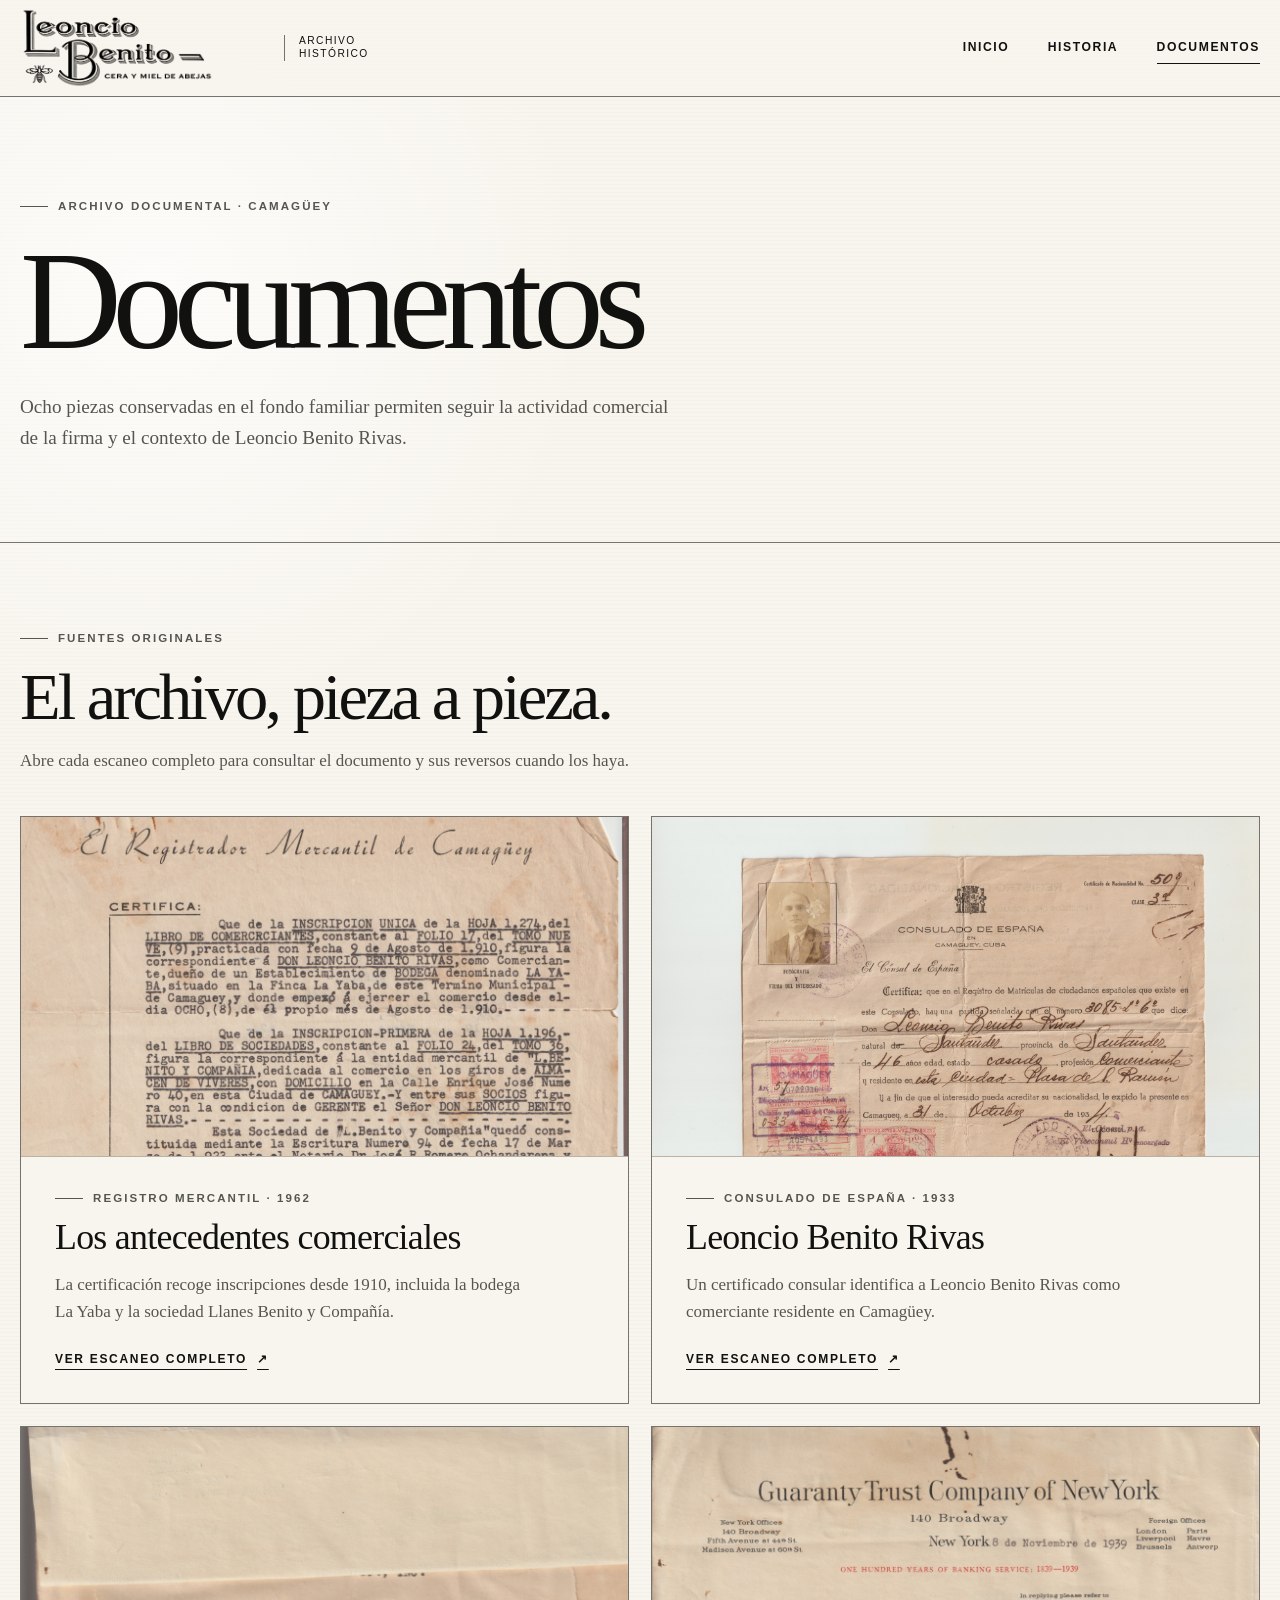
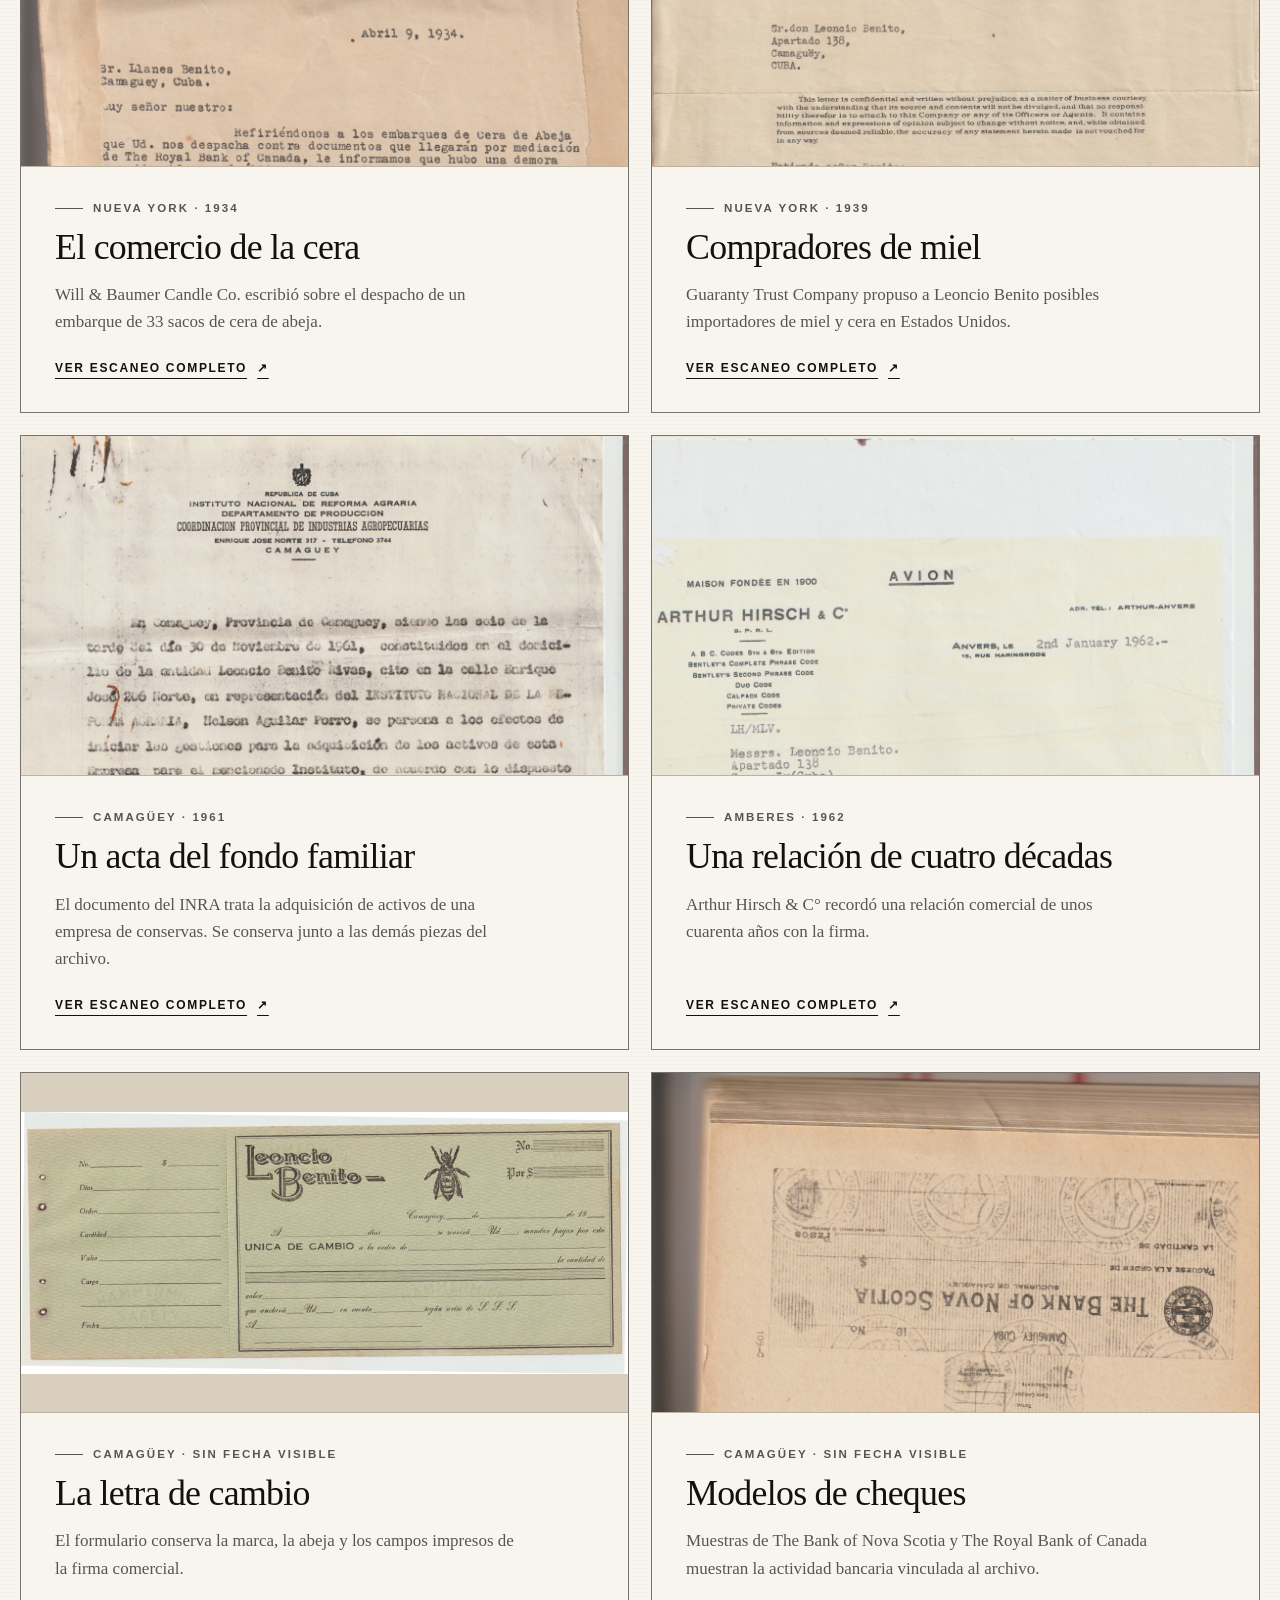
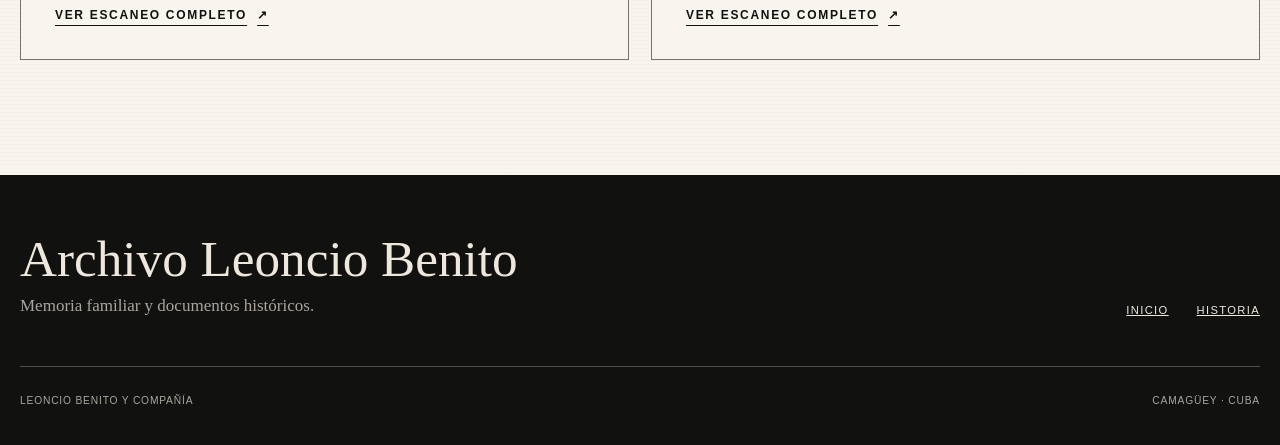
==== documentos/index.html @ 8cfd3f66 "Add historical document archive and complete site content" ====
<!doctype html>
<html lang="es">
  <head>
    <meta charset="utf-8" />
    <meta name="viewport" content="width=device-width, initial-scale=1" />
    <meta
      name="description"
      content="Documentos originales del archivo de Leoncio Benito y Compañía: cartas, registros, letras de cambio y cheques."
    />
    <title>Documentos · Archivo Leoncio Benito</title>
    <link rel="stylesheet" href="../styles.css?v=3" />
  </head>
  <body>
    <a class="skip-link" href="#contenido">Saltar al contenido</a>
    <header class="site-header">
      <div class="shell site-header__inner">
        <a class="brand" href="../index.html" aria-label="Archivo Leoncio Benito, inicio">
          <img src="../assets/marca/logo-leoncio-benito-reconstruido-transparente.png" alt="Leoncio Benito, cera y miel de abejas" />
          <span class="brand__archive">Archivo<br />histórico</span>
        </a>
        <nav class="primary-nav" aria-label="Navegación principal">
          <a href="../index.html">Inicio</a>
          <a href="../historial/index.html">Historia</a>
          <a href="index.html" aria-current="page">Documentos</a>
        </nav>
      </div>
    </header>

    <main id="contenido">
      <section class="page-hero">
        <div class="shell">
          <p class="eyebrow">Archivo documental · Camagüey</p>
          <h1>Documentos</h1>
          <p class="page-hero__intro">
            Ocho piezas conservadas en el fondo familiar permiten seguir la actividad
            comercial de la firma y el contexto de Leoncio Benito Rivas.
          </p>
        </div>
      </section>

      <section class="documents-section" aria-labelledby="documentos-originales">
        <div class="shell">
          <div class="documents-section__heading">
            <p class="eyebrow">Fuentes originales</p>
            <h2 id="documentos-originales">El archivo, pieza a pieza.</h2>
            <p>Abre cada escaneo completo para consultar el documento y sus reversos cuando los haya.</p>
          </div>

          <div class="documents-grid">
            <article class="document-card" id="registro-mercantil">
              <div class="document-card__image"><img src="../assets/documentos/registro-mercantil-1962.jpg" alt="Anverso de la certificación del Registro Mercantil de Camagüey" loading="lazy" /></div>
              <div class="document-card__body">
                <p class="eyebrow">Registro Mercantil · 1962</p>
                <h3>Los antecedentes comerciales</h3>
                <p>La certificación recoge inscripciones desde 1910, incluida la bodega La Yaba y la sociedad Llanes Benito y Compañía.</p>
                <a class="text-link" href="../assets/documentos/registro-mercantil-1962.pdf" target="_blank" rel="noopener noreferrer">Ver escaneo completo <span aria-hidden="true">↗</span></a>
              </div>
            </article>

            <article class="document-card" id="nacionalidad">
              <div class="document-card__image"><img src="../assets/documentos/nacionalidad-1933.jpg" alt="Certificado de nacionalidad de Leoncio Benito Rivas emitido en Camagüey" loading="lazy" /></div>
              <div class="document-card__body">
                <p class="eyebrow">Consulado de España · 1933</p>
                <h3>Leoncio Benito Rivas</h3>
                <p>Un certificado consular identifica a Leoncio Benito Rivas como comerciante residente en Camagüey.</p>
                <a class="text-link" href="../assets/documentos/nacionalidad-1933.pdf" target="_blank" rel="noopener noreferrer">Ver escaneo completo <span aria-hidden="true">↗</span></a>
              </div>
            </article>

            <article class="document-card" id="cera-1934">
              <div class="document-card__image"><img src="../assets/documentos/cera-1934.jpg" alt="Carta de Will y Baumer Candle Co. sobre un embarque de cera de abeja" loading="lazy" /></div>
              <div class="document-card__body">
                <p class="eyebrow">Nueva York · 1934</p>
                <h3>El comercio de la cera</h3>
                <p>Will &amp; Baumer Candle Co. escribió sobre el despacho de un embarque de 33 sacos de cera de abeja.</p>
                <a class="text-link" href="../assets/documentos/cera-1934.pdf" target="_blank" rel="noopener noreferrer">Ver escaneo completo <span aria-hidden="true">↗</span></a>
              </div>
            </article>

            <article class="document-card" id="miel-1939">
              <div class="document-card__image"><img src="../assets/documentos/miel-1939.jpg" alt="Carta de Guaranty Trust Company a Leoncio Benito con posibles compradores de miel" loading="lazy" /></div>
              <div class="document-card__body">
                <p class="eyebrow">Nueva York · 1939</p>
                <h3>Compradores de miel</h3>
                <p>Guaranty Trust Company propuso a Leoncio Benito posibles importadores de miel y cera en Estados Unidos.</p>
                <a class="text-link" href="../assets/documentos/miel-1939.pdf" target="_blank" rel="noopener noreferrer">Ver escaneo completo <span aria-hidden="true">↗</span></a>
              </div>
            </article>

            <article class="document-card" id="conservas-1961">
              <div class="document-card__image"><img src="../assets/documentos/conservas-1961.jpg" alt="Acta de 1961 sobre activos de una empresa de conservas en Camagüey" loading="lazy" /></div>
              <div class="document-card__body">
                <p class="eyebrow">Camagüey · 1961</p>
                <h3>Un acta del fondo familiar</h3>
                <p>El documento del INRA trata la adquisición de activos de una empresa de conservas. Se conserva junto a las demás piezas del archivo.</p>
                <a class="text-link" href="../assets/documentos/conservas-1961.pdf" target="_blank" rel="noopener noreferrer">Ver escaneo completo <span aria-hidden="true">↗</span></a>
              </div>
            </article>

            <article class="document-card" id="amberes-1962">
              <div class="document-card__image"><img src="../assets/documentos/amberes-1962.jpg" alt="Carta de Arthur Hirsch y Compañía a Leoncio Benito enviada desde Amberes" loading="lazy" /></div>
              <div class="document-card__body">
                <p class="eyebrow">Amberes · 1962</p>
                <h3>Una relación de cuatro décadas</h3>
                <p>Arthur Hirsch &amp; C° recordó una relación comercial de unos cuarenta años con la firma.</p>
                <a class="text-link" href="../assets/documentos/amberes-1962.pdf" target="_blank" rel="noopener noreferrer">Ver escaneo completo <span aria-hidden="true">↗</span></a>
              </div>
            </article>

            <article class="document-card" id="letra-de-cambio">
              <div class="document-card__image"><img src="../assets/documentos/letra-de-cambio.jpg" alt="Escaneo nítido de la letra de cambio impresa de Leoncio Benito" loading="lazy" /></div>
              <div class="document-card__body">
                <p class="eyebrow">Camagüey · Sin fecha visible</p>
                <h3>La letra de cambio</h3>
                <p>El formulario conserva la marca, la abeja y los campos impresos de la firma comercial.</p>
                <a class="text-link" href="../assets/documentos/letra-de-cambio.pdf" target="_blank" rel="noopener noreferrer">Ver escaneo completo <span aria-hidden="true">↗</span></a>
              </div>
            </article>

            <article class="document-card" id="cheques">
              <div class="document-card__image"><img src="../assets/documentos/cheques.jpg" alt="Escaneo de muestras de cheques bancarios conservados en Camagüey" loading="lazy" /></div>
              <div class="document-card__body">
                <p class="eyebrow">Camagüey · Sin fecha visible</p>
                <h3>Modelos de cheques</h3>
                <p>Muestras de The Bank of Nova Scotia y The Royal Bank of Canada muestran la actividad bancaria vinculada al archivo.</p>
                <a class="text-link" href="../assets/documentos/cheques.pdf" target="_blank" rel="noopener noreferrer">Ver escaneo completo <span aria-hidden="true">↗</span></a>
              </div>
            </article>
          </div>
        </div>
      </section>
    </main>

    <footer class="site-footer">
      <div class="shell">
        <div class="site-footer__top">
          <div>
            <p class="site-footer__name">Archivo Leoncio Benito</p>
            <p class="site-footer__tag">Memoria familiar y documentos históricos.</p>
          </div>
          <nav aria-label="Navegación del pie">
            <a href="../index.html">Inicio</a>
            <a href="../historial/index.html">Historia</a>
          </nav>
        </div>
        <div class="site-footer__bottom">
          <span>Leoncio Benito y Compañía</span>
          <span>Camagüey · Cuba</span>
        </div>
      </div>
    </footer>
  </body>
</html>
---- styles.css ----
:root {
  --paper: #eee8dc;
  --paper-light: #f8f5ee;
  --paper-deep: #d8cfbf;
  --ink: #11110f;
  --graphite: #565650;
  --ash: #96938b;
  --line: #bbb2a3;
  --line-dark: #77736c;
  --shadow: rgba(28, 26, 22, 0.16);
  --serif: "Iowan Old Style", "Baskerville", "Times New Roman", serif;
  --sans: "Arial Narrow", "Helvetica Neue", Arial, sans-serif;
  --script: "Snell Roundhand", "Segoe Script", cursive;
  --max-width: 1240px;
}

* {
  box-sizing: border-box;
}

html {
  scroll-behavior: smooth;
}

body {
  margin: 0;
  color: var(--ink);
  background:
    radial-gradient(circle at 12% 8%, rgba(255, 255, 255, 0.7), transparent 28rem),
    repeating-linear-gradient(0deg, rgba(40, 36, 29, 0.018) 0 1px, transparent 1px 4px),
    var(--paper-light);
  font-family: var(--serif);
  font-size: 17px;
  line-height: 1.6;
}

img {
  display: block;
  width: 100%;
}

a {
  color: inherit;
}

h1,
h2,
h3,
p,
figure {
  margin-top: 0;
}

h1,
h2,
h3 {
  font-weight: 500;
  line-height: 0.98;
}

h1 {
  font-size: clamp(4.2rem, 11vw, 9.7rem);
  letter-spacing: -0.065em;
}

h2 {
  font-size: clamp(2.4rem, 5.2vw, 5.6rem);
  letter-spacing: -0.045em;
}

h3 {
  font-size: clamp(1.45rem, 2vw, 2rem);
  letter-spacing: -0.02em;
}

.shell {
  width: min(calc(100% - 40px), var(--max-width));
  margin-inline: auto;
}

.skip-link {
  position: fixed;
  top: -100px;
  left: 20px;
  z-index: 100;
  padding: 10px 14px;
  background: var(--ink);
  color: white;
}

.skip-link:focus {
  top: 14px;
}

.site-header {
  position: relative;
  z-index: 10;
  border-bottom: 1px solid var(--line-dark);
  background: rgba(248, 245, 238, 0.94);
}

.site-header__inner {
  min-height: 96px;
  display: flex;
  align-items: center;
  justify-content: space-between;
  gap: 32px;
}

.brand {
  display: flex;
  align-items: center;
  gap: 14px;
  text-decoration: none;
  min-width: 260px;
}

.brand img {
  width: 250px;
  height: 82px;
  object-fit: contain;
  object-position: left center;
}

.brand__archive {
  padding-left: 14px;
  border-left: 1px solid var(--line-dark);
  font-family: var(--sans);
  font-size: 0.64rem;
  line-height: 1.25;
  letter-spacing: 0.14em;
  text-transform: uppercase;
}

.primary-nav {
  display: flex;
  align-items: center;
  gap: clamp(18px, 3vw, 42px);
  font-family: var(--sans);
  font-size: 0.76rem;
  font-weight: 700;
  letter-spacing: 0.13em;
  text-transform: uppercase;
}

.primary-nav a {
  position: relative;
  padding-block: 10px;
  text-decoration: none;
}

.primary-nav a::after {
  position: absolute;
  content: "";
  right: 0;
  bottom: 4px;
  left: 0;
  height: 1px;
  transform: scaleX(0);
  transform-origin: left;
  background: var(--ink);
  transition: transform 180ms ease;
}

.primary-nav a:hover::after,
.primary-nav a:focus-visible::after,
.primary-nav a[aria-current="page"]::after {
  transform: scaleX(1);
}

.eyebrow {
  display: flex;
  align-items: center;
  gap: 10px;
  margin-bottom: 18px;
  color: var(--graphite);
  font-family: var(--sans);
  font-size: 0.72rem;
  font-weight: 700;
  letter-spacing: 0.18em;
  line-height: 1.3;
  text-transform: uppercase;
}

.eyebrow::before {
  content: "";
  width: 28px;
  height: 1px;
  background: currentColor;
}

.eyebrow--light {
  color: #e8e2d8;
}

.button,
.text-link {
  display: inline-flex;
  align-items: center;
  justify-content: center;
  gap: 10px;
  font-family: var(--sans);
  font-size: 0.75rem;
  font-weight: 700;
  letter-spacing: 0.14em;
  text-transform: uppercase;
}

.button {
  min-height: 48px;
  padding: 12px 20px;
  border: 1px solid var(--ink);
  background: var(--ink);
  color: var(--paper-light);
  text-decoration: none;
}

.button:hover,
.button:focus-visible {
  background: var(--paper-light);
  color: var(--ink);
}

.text-link {
  text-underline-offset: 6px;
  text-decoration-thickness: 1px;
}

.text-link:hover,
.text-link:focus-visible {
  text-decoration-thickness: 2px;
}

.home-hero {
  min-height: min(780px, calc(100vh - 96px));
  display: grid;
  grid-template-columns: minmax(360px, 0.82fr) minmax(0, 1.18fr);
  border-bottom: 1px solid var(--line-dark);
}

.home-hero__copy {
  display: flex;
  flex-direction: column;
  justify-content: center;
  padding: clamp(60px, 9vw, 128px) max(28px, calc((100vw - var(--max-width)) / 2));
  padding-right: clamp(40px, 6vw, 92px);
}

.home-hero h1 {
  max-width: 12ch;
  margin-bottom: 34px;
  font-size: clamp(3.7rem, 5.5vw, 6.6rem);
}

.home-hero__company,
.home-hero__claim {
  display: block;
}

.home-hero__claim {
  margin-top: 0.55em;
  color: var(--graphite);
  font-family: var(--sans);
  font-size: 0.4em;
  font-weight: 500;
  line-height: 1.15;
  letter-spacing: 0.01em;
}

.home-hero__lead {
  max-width: 34rem;
  margin-bottom: 38px;
  color: var(--graphite);
  font-size: clamp(1.1rem, 1.4vw, 1.35rem);
}

.home-hero__media {
  position: relative;
  margin: 0;
  min-height: 640px;
  overflow: hidden;
  background: var(--ink);
}

.home-hero__media > img {
  height: 100%;
  object-fit: cover;
  object-position: 56% center;
  filter: grayscale(1) contrast(1.04);
}

.home-hero__media::after {
  position: absolute;
  content: "";
  inset: 0;
  box-shadow: inset 40px 0 70px rgba(0, 0, 0, 0.24);
  pointer-events: none;
}

.home-index {
  display: grid;
  grid-template-columns: 1fr 1fr 1fr;
  border-bottom: 1px solid var(--line-dark);
}

.home-index article {
  min-height: 240px;
  padding: 38px 36px;
  border-right: 1px solid var(--line);
}

.home-index article:last-child {
  border-right: 0;
}

.home-index__number {
  display: block;
  margin-bottom: 26px;
  color: var(--ash);
  font-family: var(--sans);
  font-size: 0.72rem;
  letter-spacing: 0.15em;
}

.home-index p {
  max-width: 22rem;
  color: var(--graphite);
}

.feature {
  padding: clamp(72px, 10vw, 144px) 0;
  background: var(--paper);
  border-bottom: 1px solid var(--line-dark);
}

.feature__grid {
  display: grid;
  grid-template-columns: minmax(0, 1.15fr) minmax(320px, 0.65fr);
  gap: clamp(46px, 8vw, 110px);
  align-items: center;
}

.document-frame {
  position: relative;
  padding: clamp(14px, 2vw, 26px);
  border: 1px solid var(--line-dark);
  background: #d6d1c8;
  box-shadow: 0 22px 50px var(--shadow);
}

.document-frame::before,
.document-frame::after {
  position: absolute;
  content: "";
  width: 9px;
  height: 9px;
  border: 1px solid var(--line-dark);
  background: var(--paper);
  border-radius: 50%;
}

.document-frame::before {
  top: 8px;
  left: 8px;
}

.document-frame::after {
  top: 8px;
  right: 8px;
}

.document-frame img {
  max-height: 720px;
  object-fit: contain;
  filter: grayscale(1) contrast(1.02);
}

.feature__copy h2 {
  margin-bottom: 30px;
}

.feature__copy p:not(.eyebrow) {
  color: var(--graphite);
}

.feature__copy .text-link {
  margin-top: 22px;
}

.brand-source {
  padding: clamp(72px, 9vw, 132px) 0;
}

.brand-source__grid {
  display: grid;
  grid-template-columns: 0.8fr 1.2fr;
  gap: clamp(48px, 8vw, 120px);
  align-items: center;
}

.brand-source__copy h2 {
  margin-bottom: 30px;
}

.brand-source__copy blockquote {
  margin: 34px 0 0;
  padding: 20px 0 4px 24px;
  border-left: 1px solid var(--ink);
  color: var(--graphite);
  font-style: italic;
}

.brand-source__copy .text-link {
  display: flex;
  width: fit-content;
  margin-top: 16px;
}

.bill-sample {
  position: relative;
  padding: 14px;
  border: 1px solid var(--line-dark);
  background: var(--paper-deep);
  transform: rotate(-1.2deg);
  box-shadow: 0 18px 40px var(--shadow);
}

.bill-sample img {
  filter: grayscale(0.7) sepia(0.18);
}

.bill-sample figcaption {
  padding-top: 11px;
  font-family: var(--sans);
  font-size: 0.65rem;
  letter-spacing: 0.12em;
  text-transform: uppercase;
}

.site-footer {
  padding: 58px 0 36px;
  background: var(--ink);
  color: var(--paper);
}

.site-footer__top {
  display: grid;
  grid-template-columns: 1fr auto;
  gap: 32px;
  align-items: end;
  padding-bottom: 46px;
  border-bottom: 1px solid rgba(255, 255, 255, 0.25);
}

.site-footer__name {
  margin-bottom: 8px;
  font-size: clamp(2rem, 4vw, 4rem);
  line-height: 1;
}

.site-footer__tag {
  margin-bottom: 0;
  color: #aaa69e;
}

.site-footer nav {
  display: flex;
  gap: 28px;
  font-family: var(--sans);
  font-size: 0.7rem;
  letter-spacing: 0.12em;
  text-transform: uppercase;
}

.site-footer__bottom {
  display: flex;
  justify-content: space-between;
  gap: 30px;
  padding-top: 26px;
  color: #aaa69e;
  font-family: var(--sans);
  font-size: 0.64rem;
  letter-spacing: 0.08em;
  text-transform: uppercase;
}

.page-hero {
  padding: clamp(64px, 8vw, 104px) 0 clamp(56px, 7vw, 88px);
  border-bottom: 1px solid var(--line-dark);
}

.page-hero h1 {
  margin-bottom: 22px;
}

.page-hero__intro {
  max-width: 650px;
  margin-bottom: 0;
  color: var(--graphite);
  font-size: clamp(1.1rem, 1.5vw, 1.35rem);
}

.history-list {
  padding: clamp(54px, 7vw, 88px) 0;
}

.history-list__heading {
  display: grid;
  grid-template-columns: 0.8fr 1.2fr;
  gap: 32px;
  align-items: end;
  margin-bottom: 38px;
}

.history-list__heading h2 {
  max-width: 18ch;
  margin-bottom: 0;
}

.history-timeline {
  border-top: 1px solid var(--line-dark);
}

.history-entry {
  display: grid;
  grid-template-columns: minmax(110px, 0.28fr) minmax(0, 1fr);
  gap: clamp(24px, 5vw, 76px);
  align-items: start;
  padding: clamp(28px, 4vw, 48px) 0;
  border-bottom: 1px solid var(--line-dark);
}

.history-entry__year {
  margin-bottom: 0;
  color: var(--graphite);
  font-family: var(--sans);
  font-size: clamp(2.2rem, 4vw, 4rem);
  font-weight: 500;
  letter-spacing: -0.045em;
  line-height: 1;
}

.history-entry .eyebrow {
  margin-bottom: 12px;
}

.history-entry h3 {
  margin-bottom: 16px;
  font-size: clamp(1.8rem, 3vw, 2.8rem);
}

.history-entry div > p:not(.eyebrow) {
  max-width: 62ch;
  margin-bottom: 0;
  color: var(--graphite);
}

.history-entry .history-entry__source {
  margin-top: 16px;
  font-family: var(--sans);
  font-size: 0.72rem;
  line-height: 1.5;
}

.history-entry .text-link {
  margin-top: 18px;
}

.documents-section {
  padding: clamp(54px, 7vw, 88px) 0 clamp(72px, 9vw, 116px);
}

.documents-section__heading {
  max-width: 760px;
  margin-bottom: 42px;
}

.documents-section__heading h2 {
  margin-bottom: 18px;
}

.documents-section__heading > p:last-child {
  margin-bottom: 0;
  color: var(--graphite);
}

.documents-grid {
  display: grid;
  grid-template-columns: repeat(2, minmax(0, 1fr));
  gap: 22px;
}

.document-card {
  display: flex;
  min-width: 0;
  flex-direction: column;
  border: 1px solid var(--line-dark);
  background: var(--paper-light);
  scroll-margin-top: 24px;
}

.document-card__image {
  display: grid;
  height: clamp(230px, 27vw, 340px);
  place-items: center;
  overflow: hidden;
  border-bottom: 1px solid var(--line);
  background: var(--paper-deep);
}

.document-card__image img {
  width: 100%;
  height: 100%;
  object-fit: contain;
}

.document-card__body {
  display: flex;
  flex: 1;
  flex-direction: column;
  padding: clamp(22px, 3vw, 34px);
}

.document-card__body .eyebrow {
  margin-bottom: 14px;
}

.document-card__body h3 {
  margin-bottom: 16px;
  font-size: clamp(1.75rem, 2.8vw, 2.6rem);
}

.document-card__body > p:not(.eyebrow) {
  max-width: 55ch;
  margin-bottom: 0;
  color: var(--graphite);
}

.document-card__body .text-link {
  align-self: flex-start;
  margin-top: auto;
  padding-top: 24px;
}

.expo-title {
  padding: 66px 0 46px;
}

.breadcrumb {
  display: inline-flex;
  gap: 10px;
  margin-bottom: 64px;
  color: var(--graphite);
  font-family: var(--sans);
  font-size: 0.68rem;
  letter-spacing: 0.13em;
  text-transform: uppercase;
  text-underline-offset: 5px;
}

.expo-title__grid {
  display: grid;
  grid-template-columns: 1fr 0.75fr;
  gap: 70px;
  align-items: end;
}

.expo-title h1 {
  margin-bottom: 0;
}

.expo-title__dek {
  max-width: 34rem;
  margin-bottom: 18px;
  color: var(--graphite);
  font-size: clamp(1.2rem, 2vw, 1.65rem);
}

.expo-panorama {
  position: relative;
  margin: 0;
  border-block: 1px solid var(--line-dark);
  background: var(--ink);
}

.expo-panorama img {
  max-height: 760px;
  object-fit: cover;
  filter: grayscale(1);
}

.expo-panorama figcaption {
  position: absolute;
  right: 18px;
  bottom: 18px;
  display: flex;
  flex-direction: column;
  max-width: 300px;
  padding: 12px 14px;
  border: 1px solid rgba(255, 255, 255, 0.45);
  background: rgba(14, 14, 13, 0.86);
  color: white;
  font-family: var(--sans);
  font-size: 0.66rem;
  letter-spacing: 0.1em;
  line-height: 1.5;
  text-transform: uppercase;
}

.case-intro {
  display: grid;
  grid-template-columns: 0.9fr 1.1fr;
  gap: clamp(50px, 10vw, 140px);
  padding-block: clamp(72px, 10vw, 140px);
}

.case-intro h2 {
  max-width: 9ch;
}

.case-intro__body p {
  color: var(--graphite);
}

.case-intro__body .lead {
  color: var(--ink);
  font-size: clamp(1.3rem, 2vw, 1.75rem);
  line-height: 1.45;
}

.expo-firm {
  padding: clamp(72px, 10vw, 138px) 0;
  border-top: 1px solid var(--line-dark);
  background: var(--ink);
  color: var(--paper-light);
}

.expo-firm .eyebrow {
  color: #bdb7ad;
}

.expo-firm__grid {
  display: grid;
  grid-template-columns: 0.72fr 1.08fr;
  gap: clamp(42px, 8vw, 105px);
  align-items: start;
}

.expo-firm__grid h2 {
  max-width: 16ch;
}

.fact-card {
  padding: 34px;
  border: 1px solid rgba(255, 255, 255, 0.35);
  background:
    repeating-linear-gradient(0deg, transparent 0 34px, rgba(255, 255, 255, 0.07) 34px 35px);
  font-size: clamp(1.12rem, 1.55vw, 1.38rem);
}

.fact-card p:last-child {
  margin-bottom: 0;
}

.expo-firm__document {
  grid-column: 1 / -1;
  margin: 16px 0 0;
  padding: 14px;
  border: 1px solid rgba(255, 255, 255, 0.32);
  background: #cdc6b8;
}

.expo-firm__document img {
  max-height: 650px;
  object-fit: contain;
  filter: sepia(0.08) saturate(0.78);
}

.expo-firm__document figcaption {
  padding: 12px 4px 2px;
  color: var(--ink);
  font-family: var(--sans);
  font-size: 0.66rem;
  letter-spacing: 0.12em;
  text-transform: uppercase;
}

.expo-firm__document .text-link {
  margin: 10px 4px 4px;
  color: var(--ink);
}

.source {
  padding: clamp(70px, 9vw, 120px) 0;
  border-block: 1px solid var(--line-dark);
  background: var(--paper);
}

.section-heading {
  display: grid;
  grid-template-columns: 0.7fr 1.3fr;
  gap: 50px;
  margin-bottom: 64px;
}

.section-heading h2 {
  max-width: 9ch;
}

.source__grid {
  display: grid;
  grid-template-columns: 0.7fr 1.3fr;
  gap: 32px;
  align-items: start;
}

.source__original {
  padding: 15px;
  border: 1px solid var(--line-dark);
  background: #d4d0c8;
}

.source__original img {
  max-height: 780px;
  object-fit: contain;
  filter: grayscale(1);
}

.source__detail {
  display: grid;
  gap: 26px;
}

.source__detail figure {
  margin-bottom: 0;
  border: 1px solid var(--line-dark);
  background: var(--ink);
}

.source__detail figure img {
  min-height: 370px;
  object-fit: cover;
  filter: grayscale(1);
}

.source figcaption {
  padding: 13px 14px;
  color: var(--graphite);
  background: var(--paper-light);
  font-family: var(--sans);
  font-size: 0.68rem;
  letter-spacing: 0.08em;
  line-height: 1.45;
  text-transform: uppercase;
}

.return-story {
  padding: clamp(78px, 11vw, 150px) 0;
  border-bottom: 1px solid var(--line-dark);
  background: var(--paper-light);
}

.return-story__grid {
  display: grid;
  grid-template-columns: 0.86fr 1.14fr;
  gap: clamp(48px, 9vw, 130px);
  margin-bottom: 64px;
}

.return-story__grid h2 {
  max-width: 9ch;
}

.return-story__text {
  color: var(--graphite);
  font-size: clamp(1.12rem, 1.65vw, 1.42rem);
}

.return-story__text p:first-child {
  color: var(--ink);
}

.photo-pair {
  display: grid;
  grid-template-columns: 0.68fr 1.32fr;
  gap: 24px;
  align-items: stretch;
}

.photo-card {
  display: flex;
  min-height: 560px;
  flex-direction: column;
  margin: 0;
  padding: 12px;
  border: 1px solid var(--line-dark);
  background: var(--paper-deep);
  box-shadow: 0 20px 44px var(--shadow);
}

.photo-card img {
  flex: 1;
  min-height: 0;
  object-fit: cover;
}

.photo-card--wide img {
  object-position: center;
}

.photo-card figcaption {
  display: flex;
  justify-content: space-between;
  gap: 24px;
  padding: 13px 3px 2px;
  font-family: var(--sans);
  font-size: 0.66rem;
  letter-spacing: 0.09em;
  line-height: 1.4;
  text-transform: uppercase;
}

.observation-card {
  padding: 30px;
  border: 1px solid var(--line-dark);
  background: var(--paper-light);
}

.observation-card ul {
  margin: 0;
  padding: 0;
  list-style: none;
}

.observation-card li {
  position: relative;
  padding: 10px 0 10px 26px;
  border-top: 1px solid var(--line);
}

.observation-card li::before {
  position: absolute;
  content: "—";
  left: 0;
  color: var(--ash);
}

.method {
  padding: clamp(72px, 10vw, 140px) 0;
}

.method__grid {
  display: grid;
  grid-template-columns: 0.62fr 1.38fr;
  gap: clamp(50px, 8vw, 110px);
  align-items: start;
}

.method__copy {
  position: sticky;
  top: 30px;
}

.method__copy h2 {
  margin-bottom: 30px;
}

.method__copy p {
  color: var(--graphite);
}

.method__image {
  margin: 0;
  border: 1px solid var(--line-dark);
  background: var(--ink);
}

.method__image img {
  filter: grayscale(1);
}

.method__image figcaption {
  display: flex;
  justify-content: space-between;
  gap: 30px;
  padding: 14px 16px;
  background: var(--paper);
  font-family: var(--sans);
  font-size: 0.65rem;
  letter-spacing: 0.08em;
  line-height: 1.45;
  text-transform: uppercase;
}

.archive-assets {
  padding: clamp(70px, 9vw, 126px) 0;
  border-top: 1px solid var(--line-dark);
  background: var(--paper);
}

.archive-assets__head {
  display: grid;
  grid-template-columns: 1fr 0.7fr;
  gap: 70px;
  align-items: end;
  margin-bottom: 60px;
}

.archive-assets__head p:last-child {
  color: var(--graphite);
}

.identity-documents {
  display: grid;
  grid-template-columns: 0.72fr 1.28fr;
  gap: 28px;
  margin-bottom: 68px;
}

.identity-documents figure {
  display: flex;
  min-height: 420px;
  flex-direction: column;
  margin: 0;
  padding: 14px;
  border: 1px solid var(--line-dark);
  background: var(--paper-light);
}

.identity-documents img {
  flex: 1;
  min-height: 0;
  object-fit: contain;
  filter: grayscale(0.85) sepia(0.12);
}

.identity-documents figcaption {
  padding-top: 12px;
  font-family: var(--sans);
  font-size: 0.66rem;
  letter-spacing: 0.1em;
  text-transform: uppercase;
}

.asset-grid {
  display: grid;
  grid-template-columns: repeat(4, 1fr);
  border-block: 1px solid var(--line-dark);
}

.asset-slot {
  min-height: 280px;
  padding: 26px 22px;
  border-right: 1px solid var(--line-dark);
}

.asset-slot:last-child {
  border-right: 0;
}

.asset-slot > span,
.asset-slot small {
  font-family: var(--sans);
  font-size: 0.64rem;
  font-weight: 700;
  letter-spacing: 0.12em;
  text-transform: uppercase;
}

.asset-slot > span {
  color: var(--ash);
}

.asset-slot h3 {
  margin-top: 70px;
  margin-bottom: 15px;
}

.asset-slot p {
  color: var(--graphite);
  font-size: 0.95rem;
}

.asset-slot small {
  display: inline-block;
  margin-top: 12px;
  padding: 5px 7px;
  border: 1px solid var(--line);
  color: var(--graphite);
}

@media (max-width: 980px) {
  .site-header__inner {
    min-height: 120px;
    flex-direction: column;
    justify-content: center;
    padding-block: 16px;
  }

  .home-hero {
    grid-template-columns: 1fr;
    min-height: 0;
  }

  .home-hero__copy {
    padding: 64px 28px 58px;
  }

  .home-hero__media {
    min-height: clamp(300px, 58vw, 500px);
  }

  .feature__grid,
  .brand-source__grid,
  .case-intro,
  .source__grid,
  .method__grid,
  .expo-firm__grid,
  .return-story__grid {
    grid-template-columns: 1fr;
  }

  .photo-pair {
    grid-template-columns: 1fr;
  }

  .photo-card {
    min-height: 460px;
  }

  .method__copy {
    position: static;
  }

  .asset-grid {
    grid-template-columns: repeat(2, 1fr);
  }

  .asset-slot:nth-child(2) {
    border-right: 0;
  }

  .asset-slot:nth-child(-n + 2) {
    border-bottom: 1px solid var(--line-dark);
  }
}

@media (max-width: 740px) {
  body {
    font-size: 16px;
  }

  .shell {
    width: min(calc(100% - 28px), var(--max-width));
  }

  .brand {
    width: 100%;
    justify-content: center;
  }

  .brand img {
    width: 224px;
    height: 76px;
  }

  .brand__archive {
    display: none;
  }

  .primary-nav {
    width: 100%;
    justify-content: center;
    gap: 20px;
    font-size: 0.67rem;
  }

  .home-index {
    grid-template-columns: 1fr;
  }

  .home-index article {
    min-height: auto;
    border-right: 0;
    border-bottom: 1px solid var(--line);
  }

  .home-index article:last-child {
    border-bottom: 0;
  }

  .home-index__number {
    margin-bottom: 25px;
  }

  .history-list__heading,
  .section-heading,
  .expo-title__grid,
  .archive-assets__head {
    grid-template-columns: 1fr;
    gap: 24px;
  }

  .history-entry {
    grid-template-columns: 1fr;
    gap: 18px;
  }

  .documents-grid {
    grid-template-columns: 1fr;
  }

  .home-hero h1 {
    font-size: clamp(2.8rem, 9vw, 3.7rem);
  }

  .identity-documents {
    grid-template-columns: 1fr;
  }

  .identity-documents figure {
    min-height: 320px;
  }

  .asset-grid {
    grid-template-columns: 1fr;
  }

  .asset-slot,
  .asset-slot:nth-child(2) {
    border-right: 0;
    border-bottom: 1px solid var(--line-dark);
  }

  .asset-slot:last-child {
    border-bottom: 0;
  }

  .method__image figcaption,
  .site-footer__top,
  .site-footer__bottom {
    display: grid;
    grid-template-columns: 1fr;
  }

  .site-footer nav {
    flex-wrap: wrap;
  }
}
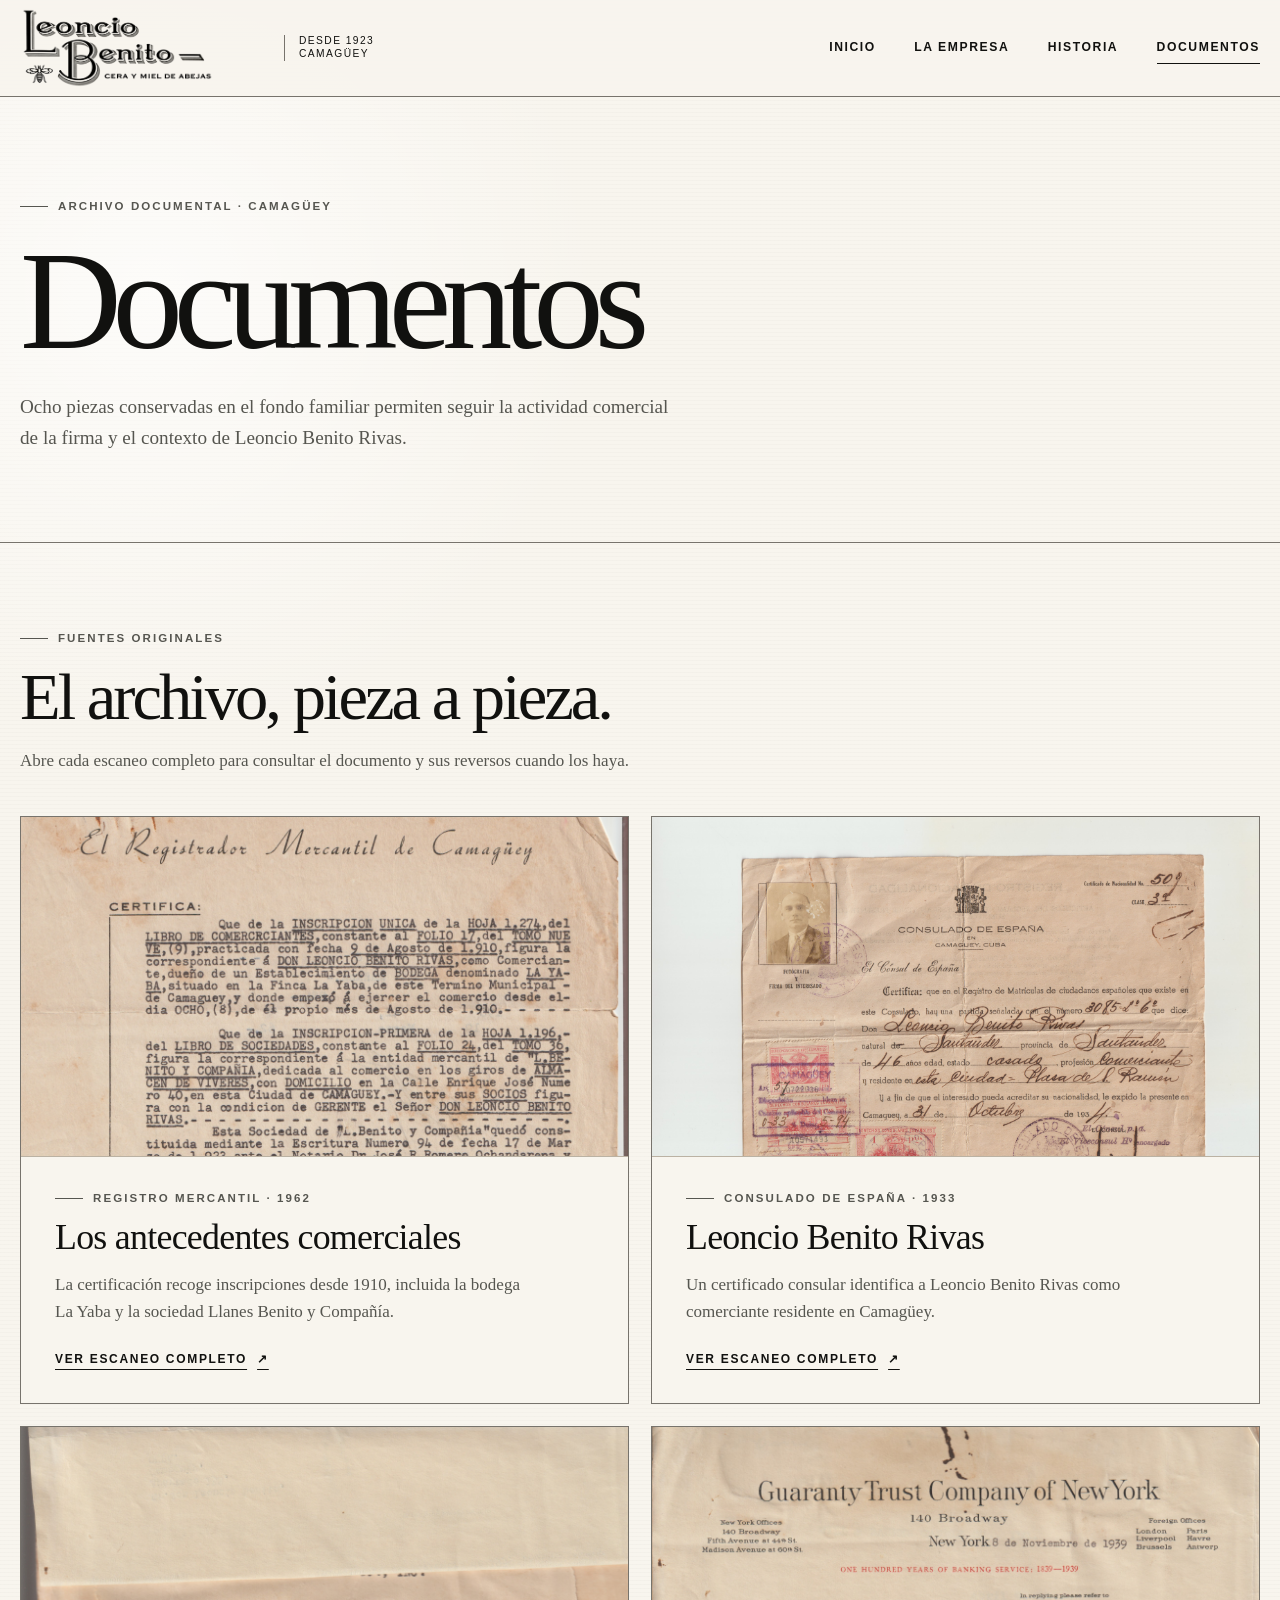
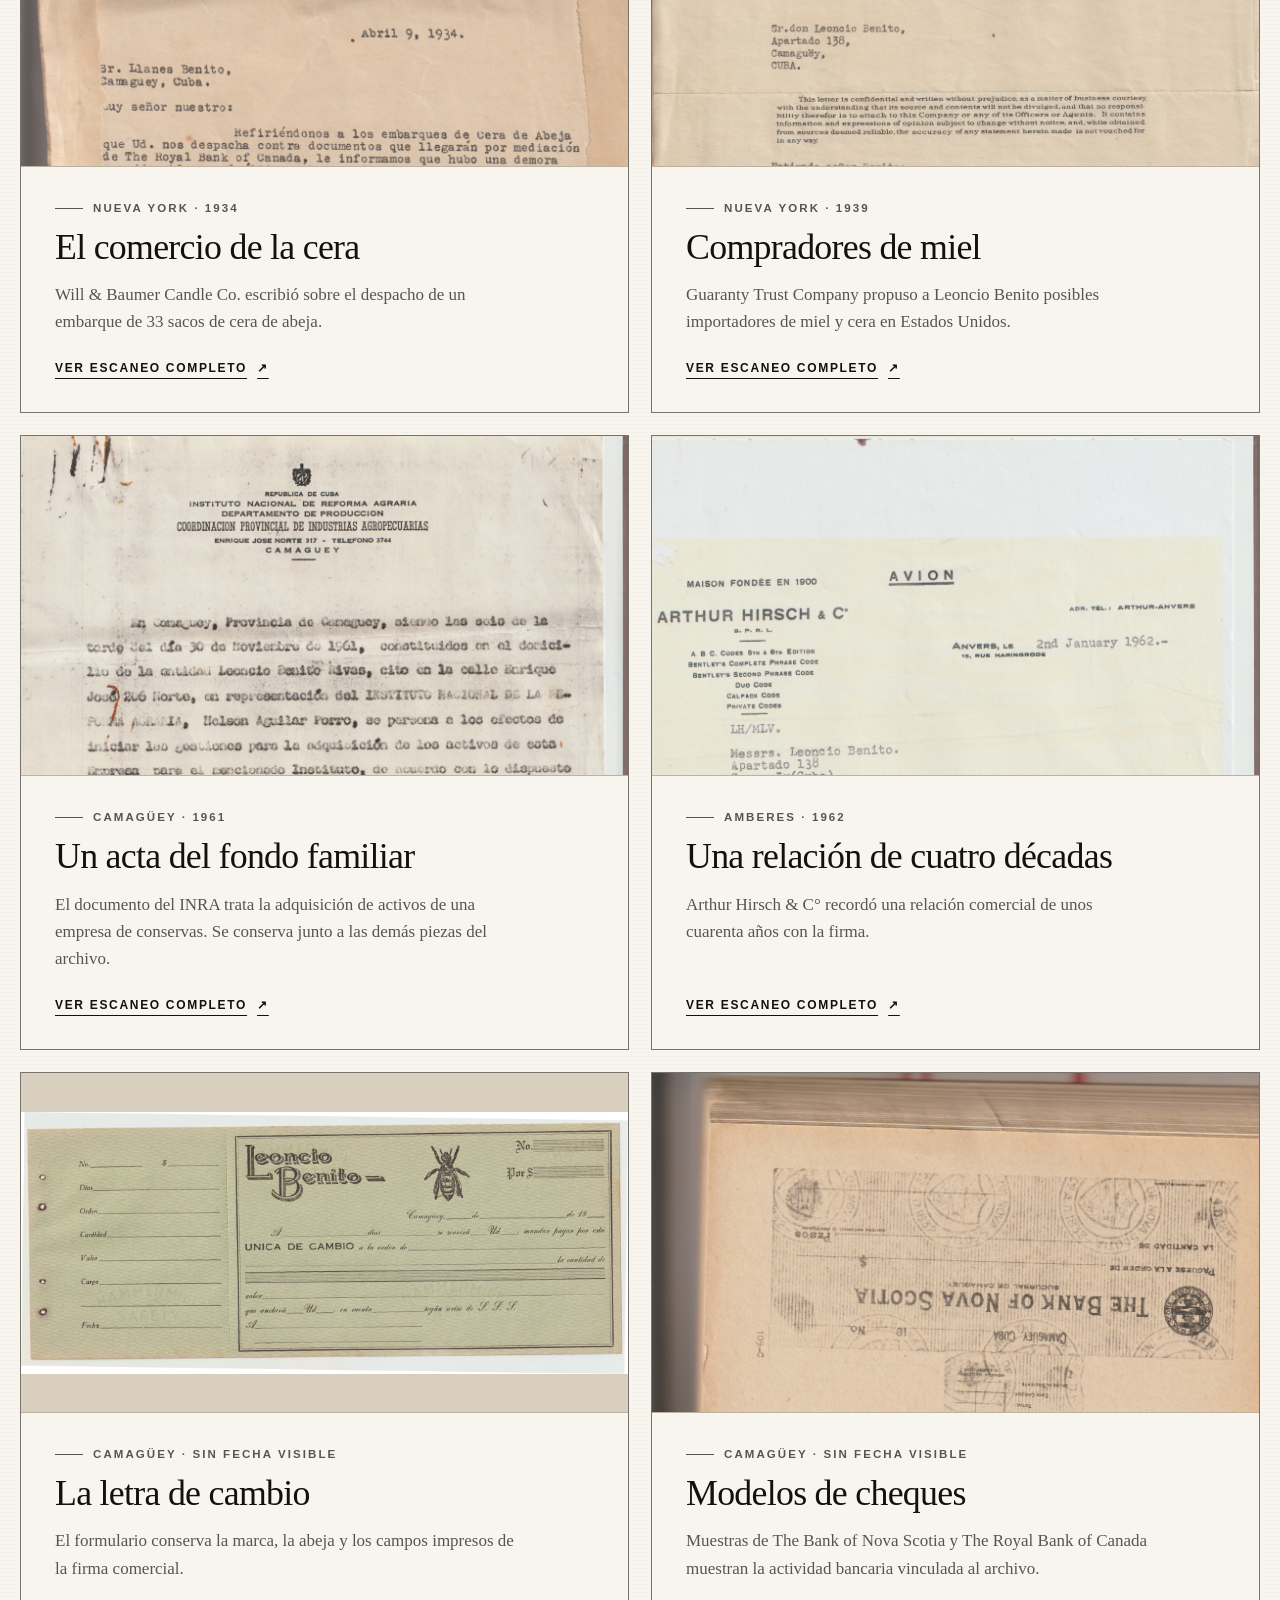
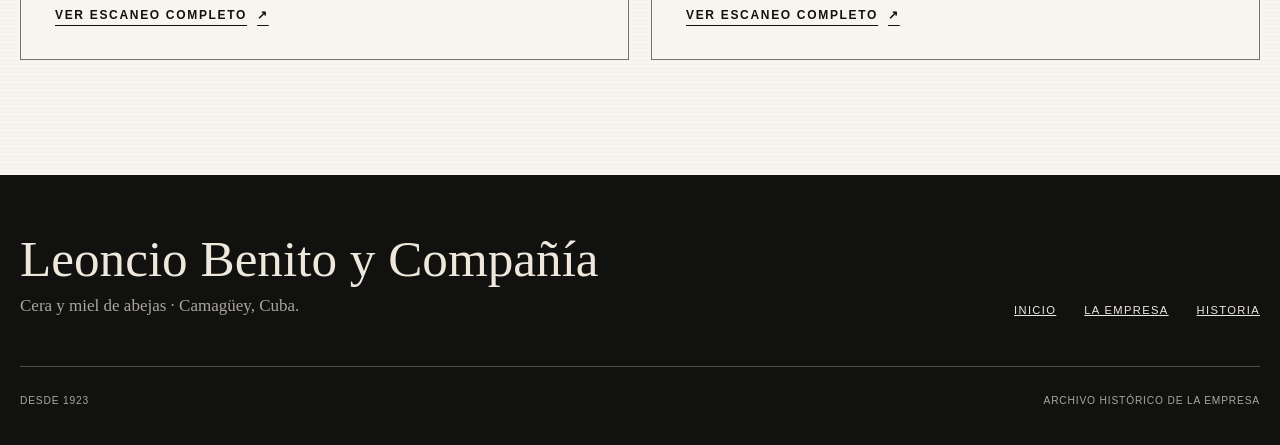
==== commit 77c1bda8: "Center site on Leoncio Benito company history" ====
--- a/documentos/index.html
+++ b/documentos/index.html
@@ -7,19 +7,20 @@
       name="description"
       content="Documentos originales del archivo de Leoncio Benito y Compañía: cartas, registros, letras de cambio y cheques."
     />
-    <title>Documentos · Archivo Leoncio Benito</title>
-    <link rel="stylesheet" href="../styles.css?v=3" />
+    <title>Documentos · Leoncio Benito y Compañía</title>
+    <link rel="stylesheet" href="../styles.css?v=4" />
   </head>
   <body>
     <a class="skip-link" href="#contenido">Saltar al contenido</a>
     <header class="site-header">
       <div class="shell site-header__inner">
-        <a class="brand" href="../index.html" aria-label="Archivo Leoncio Benito, inicio">
+        <a class="brand" href="../index.html" aria-label="Leoncio Benito y Compañía, inicio">
           <img src="../assets/marca/logo-leoncio-benito-reconstruido-transparente.png" alt="Leoncio Benito, cera y miel de abejas" />
-          <span class="brand__archive">Archivo<br />histórico</span>
+          <span class="brand__archive">Desde 1923<br />Camagüey</span>
         </a>
         <nav class="primary-nav" aria-label="Navegación principal">
           <a href="../index.html">Inicio</a>
+          <a href="../empresa/index.html">La empresa</a>
           <a href="../historial/index.html">Historia</a>
           <a href="index.html" aria-current="page">Documentos</a>
         </nav>
@@ -135,17 +136,18 @@
       <div class="shell">
         <div class="site-footer__top">
           <div>
-            <p class="site-footer__name">Archivo Leoncio Benito</p>
-            <p class="site-footer__tag">Memoria familiar y documentos históricos.</p>
+            <p class="site-footer__name">Leoncio Benito y Compañía</p>
+            <p class="site-footer__tag">Cera y miel de abejas · Camagüey, Cuba.</p>
           </div>
           <nav aria-label="Navegación del pie">
             <a href="../index.html">Inicio</a>
+            <a href="../empresa/index.html">La empresa</a>
             <a href="../historial/index.html">Historia</a>
           </nav>
         </div>
         <div class="site-footer__bottom">
-          <span>Leoncio Benito y Compañía</span>
-          <span>Camagüey · Cuba</span>
+          <span>Desde 1923</span>
+          <span>Archivo histórico de la empresa</span>
         </div>
       </div>
     </footer>
--- a/styles.css
+++ b/styles.css
@@ -342,6 +342,7 @@
 
 .document-frame {
   position: relative;
+  margin: 0;
   padding: clamp(14px, 2vw, 26px);
   border: 1px solid var(--line-dark);
   background: #d6d1c8;
@@ -375,6 +376,16 @@
   filter: grayscale(1) contrast(1.02);
 }
 
+.document-frame figcaption {
+  padding-top: 12px;
+  color: var(--graphite);
+  font-family: var(--sans);
+  font-size: 0.66rem;
+  letter-spacing: 0.08em;
+  line-height: 1.4;
+  text-transform: uppercase;
+}
+
 .feature__copy h2 {
   margin-bottom: 30px;
 }
@@ -418,6 +429,7 @@
 
 .bill-sample {
   position: relative;
+  margin: 0;
   padding: 14px;
   border: 1px solid var(--line-dark);
   background: var(--paper-deep);
@@ -435,6 +447,221 @@
   font-size: 0.65rem;
   letter-spacing: 0.12em;
   text-transform: uppercase;
+}
+
+.company-overview,
+.company-plant,
+.company-next {
+  padding: clamp(64px, 8vw, 112px) 0;
+}
+
+.company-overview__grid,
+.company-supply__grid,
+.company-plant__grid,
+.company-next__grid {
+  display: grid;
+  grid-template-columns: minmax(0, 0.85fr) minmax(0, 1.15fr);
+  gap: clamp(36px, 7vw, 100px);
+  align-items: start;
+}
+
+.company-overview h2,
+.company-supply h2,
+.company-plant h2,
+.company-next h2 {
+  max-width: 13ch;
+  margin-bottom: 0;
+}
+
+.company-overview__copy p,
+.company-supply__grid > div > p:not(.eyebrow),
+.company-plant__grid > div > p:not(.eyebrow),
+.company-next__grid > div > p:not(.eyebrow) {
+  max-width: 62ch;
+  color: var(--graphite);
+}
+
+.company-overview__copy p:first-child {
+  color: var(--ink);
+  font-size: clamp(1.24rem, 1.8vw, 1.58rem);
+  line-height: 1.45;
+}
+
+.company-supply {
+  padding: clamp(64px, 8vw, 112px) 0;
+  border-block: 1px solid var(--line-dark);
+  background: var(--paper);
+}
+
+.company-list__label {
+  margin-bottom: 16px;
+  color: var(--graphite);
+  font-family: var(--sans);
+  font-size: 0.72rem;
+  font-weight: 700;
+  letter-spacing: 0.14em;
+  text-transform: uppercase;
+}
+
+.company-provinces {
+  display: grid;
+  grid-template-columns: repeat(2, minmax(0, 1fr));
+  gap: 0 28px;
+  margin: 0;
+  padding: 0;
+  list-style: none;
+}
+
+.company-provinces li {
+  padding: 16px 0;
+  border-top: 1px solid var(--line-dark);
+  font-size: clamp(1.3rem, 2.2vw, 2rem);
+  line-height: 1.15;
+}
+
+.company-plant__grid {
+  align-items: center;
+}
+
+.company-plant__photo {
+  margin: 0;
+  padding: 12px;
+  border: 1px solid var(--line-dark);
+  background: var(--paper-deep);
+}
+
+.company-plant__photo img {
+  max-height: 580px;
+  object-fit: contain;
+  filter: grayscale(1);
+}
+
+.company-plant__photo figcaption {
+  padding-top: 12px;
+  color: var(--graphite);
+  font-family: var(--sans);
+  font-size: 0.66rem;
+  letter-spacing: 0.08em;
+  line-height: 1.45;
+  text-transform: uppercase;
+}
+
+.company-network {
+  padding: clamp(68px, 9vw, 124px) 0;
+  background: var(--ink);
+  color: var(--paper-light);
+}
+
+.company-network__intro {
+  max-width: 850px;
+  margin-bottom: clamp(36px, 5vw, 66px);
+}
+
+.company-network__intro h2 {
+  max-width: 17ch;
+  margin-bottom: 26px;
+}
+
+.company-network__intro > p:last-child,
+.company-network__columns p {
+  color: #d1cbc0;
+}
+
+.company-network__columns {
+  display: grid;
+  grid-template-columns: repeat(2, minmax(0, 1fr));
+  gap: clamp(40px, 8vw, 110px);
+  padding-top: 38px;
+  border-top: 1px solid rgba(255, 255, 255, 0.34);
+}
+
+.company-network__columns h3 {
+  margin-bottom: 26px;
+}
+
+.company-name-list {
+  margin: 0;
+  padding: 0;
+  list-style: none;
+}
+
+.company-name-list li {
+  padding: 13px 0;
+  border-top: 1px solid rgba(255, 255, 255, 0.25);
+  font-family: var(--sans);
+  font-size: 0.9rem;
+  line-height: 1.4;
+}
+
+.company-network__note {
+  margin-top: 24px;
+  font-size: 0.95rem;
+}
+
+.company-network .text-link {
+  margin-top: 12px;
+}
+
+.company-partners {
+  padding: clamp(68px, 9vw, 112px) 0;
+  border-bottom: 1px solid var(--line-dark);
+}
+
+.company-partners__heading {
+  max-width: 850px;
+  margin-bottom: 46px;
+}
+
+.company-partners__heading h2 {
+  margin-bottom: 22px;
+}
+
+.company-partners__heading > p:last-child {
+  color: var(--graphite);
+}
+
+.company-partners__grid {
+  display: grid;
+  grid-template-columns: repeat(2, minmax(0, 1fr));
+  gap: clamp(36px, 7vw, 90px);
+}
+
+.company-partners__grid h3 {
+  margin-bottom: 24px;
+}
+
+.company-partners__list {
+  margin: 0;
+  padding: 0;
+  list-style: none;
+}
+
+.company-partners__list li {
+  display: flex;
+  justify-content: space-between;
+  gap: 18px;
+  padding: 16px 0;
+  border-top: 1px solid var(--line-dark);
+}
+
+.company-partners__list strong {
+  font-weight: 500;
+}
+
+.company-partners__list span {
+  color: var(--graphite);
+  font-family: var(--sans);
+  font-size: 0.75rem;
+  text-align: right;
+}
+
+.company-next {
+  border-bottom: 1px solid var(--line-dark);
+  background: var(--paper);
+}
+
+.company-next .button {
+  margin-top: 12px;
 }
 
 .site-footer {
@@ -1112,6 +1339,12 @@
 
   .feature__grid,
   .brand-source__grid,
+  .company-overview__grid,
+  .company-supply__grid,
+  .company-plant__grid,
+  .company-next__grid,
+  .company-network__columns,
+  .company-partners__grid,
   .case-intro,
   .source__grid,
   .method__grid,
@@ -1146,6 +1379,15 @@
 }
 
 @media (max-width: 740px) {
+  .company-partners__list li {
+    flex-direction: column;
+    gap: 4px;
+  }
+
+  .company-partners__list span {
+    text-align: left;
+  }
+
   body {
     font-size: 16px;
   }
@@ -1171,8 +1413,10 @@
   .primary-nav {
     width: 100%;
     justify-content: center;
-    gap: 20px;
-    font-size: 0.67rem;
+    flex-wrap: wrap;
+    gap: 4px 14px;
+    font-size: 0.62rem;
+    letter-spacing: 0.08em;
   }
 
   .home-index {
@@ -1214,6 +1458,10 @@
     font-size: clamp(2.8rem, 9vw, 3.7rem);
   }
 
+  .company-provinces {
+    gap: 0 18px;
+  }
+
   .identity-documents {
     grid-template-columns: 1fr;
   }
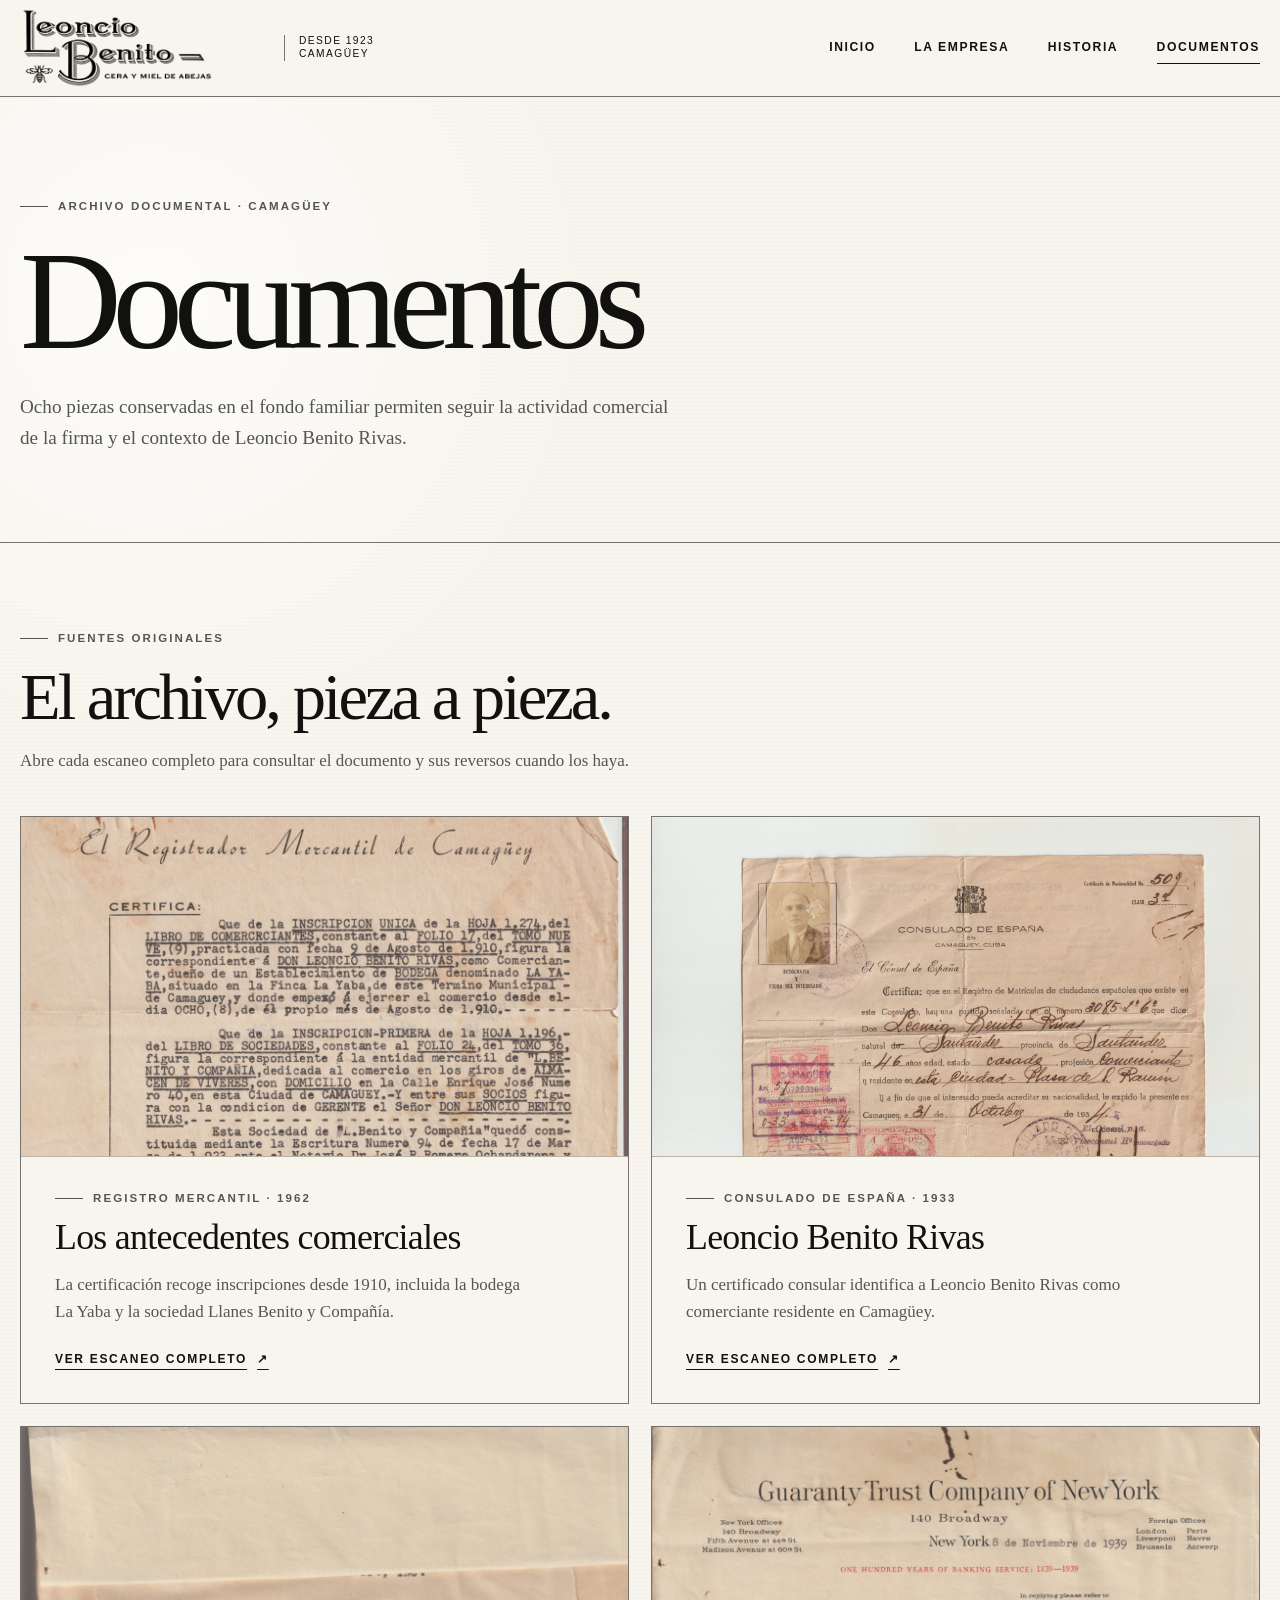
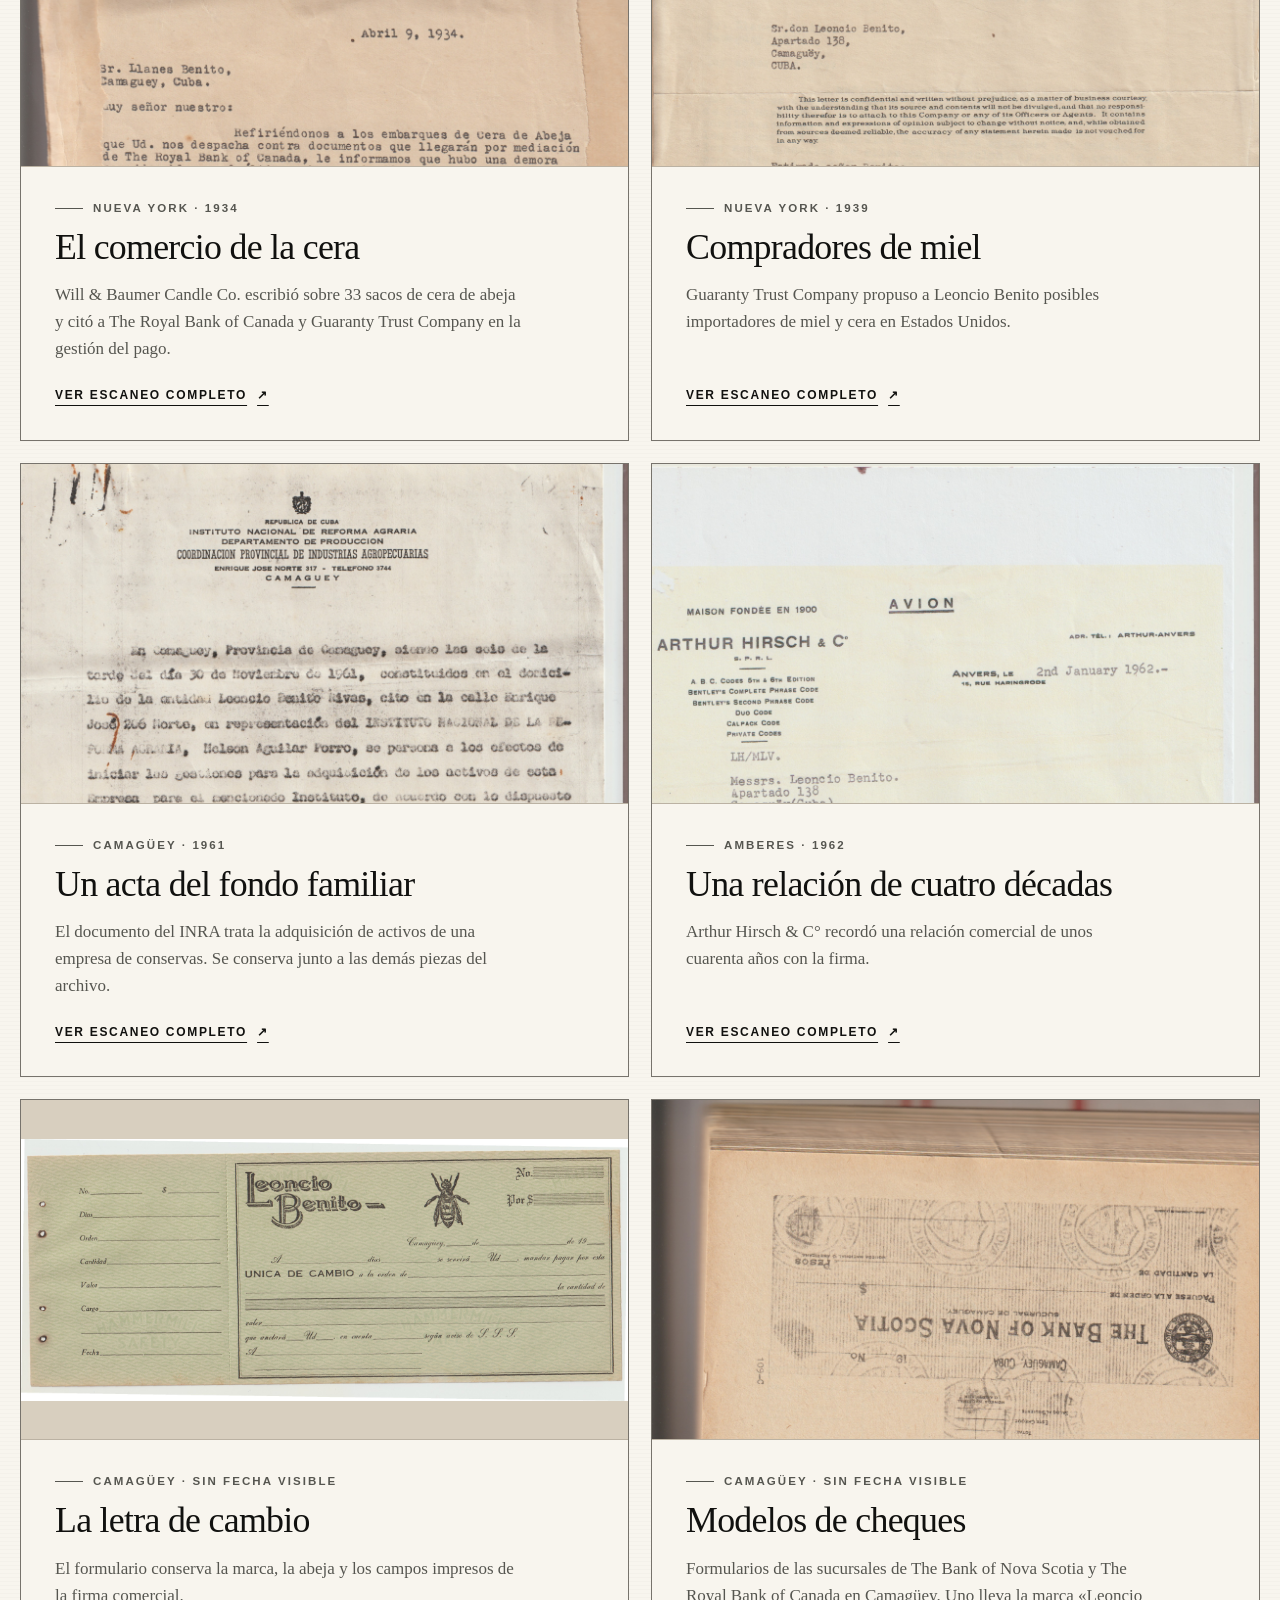
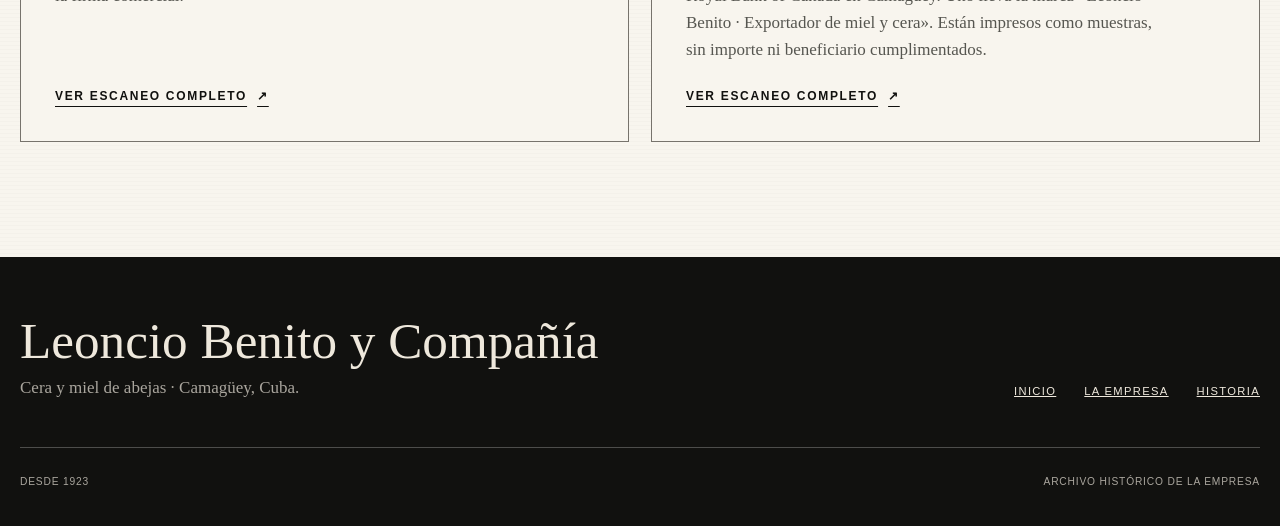
==== commit 195b4968: "Document banking sources and German bank name" ====
--- a/documentos/index.html
+++ b/documentos/index.html
@@ -73,7 +73,7 @@
               <div class="document-card__body">
                 <p class="eyebrow">Nueva York · 1934</p>
                 <h3>El comercio de la cera</h3>
-                <p>Will &amp; Baumer Candle Co. escribió sobre el despacho de un embarque de 33 sacos de cera de abeja.</p>
+                <p>Will &amp; Baumer Candle Co. escribió sobre 33 sacos de cera de abeja y citó a The Royal Bank of Canada y Guaranty Trust Company en la gestión del pago.</p>
                 <a class="text-link" href="../assets/documentos/cera-1934.pdf" target="_blank" rel="noopener noreferrer">Ver escaneo completo <span aria-hidden="true">↗</span></a>
               </div>
             </article>
@@ -123,7 +123,7 @@
               <div class="document-card__body">
                 <p class="eyebrow">Camagüey · Sin fecha visible</p>
                 <h3>Modelos de cheques</h3>
-                <p>Muestras de The Bank of Nova Scotia y The Royal Bank of Canada muestran la actividad bancaria vinculada al archivo.</p>
+                <p>Formularios de las sucursales de The Bank of Nova Scotia y The Royal Bank of Canada en Camagüey. Uno lleva la marca «Leoncio Benito · Exportador de miel y cera». Están impresos como muestras, sin importe ni beneficiario cumplimentados.</p>
                 <a class="text-link" href="../assets/documentos/cheques.pdf" target="_blank" rel="noopener noreferrer">Ver escaneo completo <span aria-hidden="true">↗</span></a>
               </div>
             </article>
--- a/styles.css
+++ b/styles.css
@@ -598,6 +598,24 @@
   font-size: 0.95rem;
 }
 
+.company-network__note a,
+.company-network__columns p a,
+.company-network__sources a {
+  color: var(--paper-light);
+  text-decoration-thickness: 1px;
+  text-underline-offset: 3px;
+}
+
+.company-network__sources {
+  margin: 42px 0 0;
+  padding-top: 22px;
+  border-top: 1px solid rgba(255, 255, 255, 0.25);
+  color: #d1cbc0;
+  font-family: var(--sans);
+  font-size: 0.76rem;
+  line-height: 1.65;
+}
+
 .company-network .text-link {
   margin-top: 12px;
 }
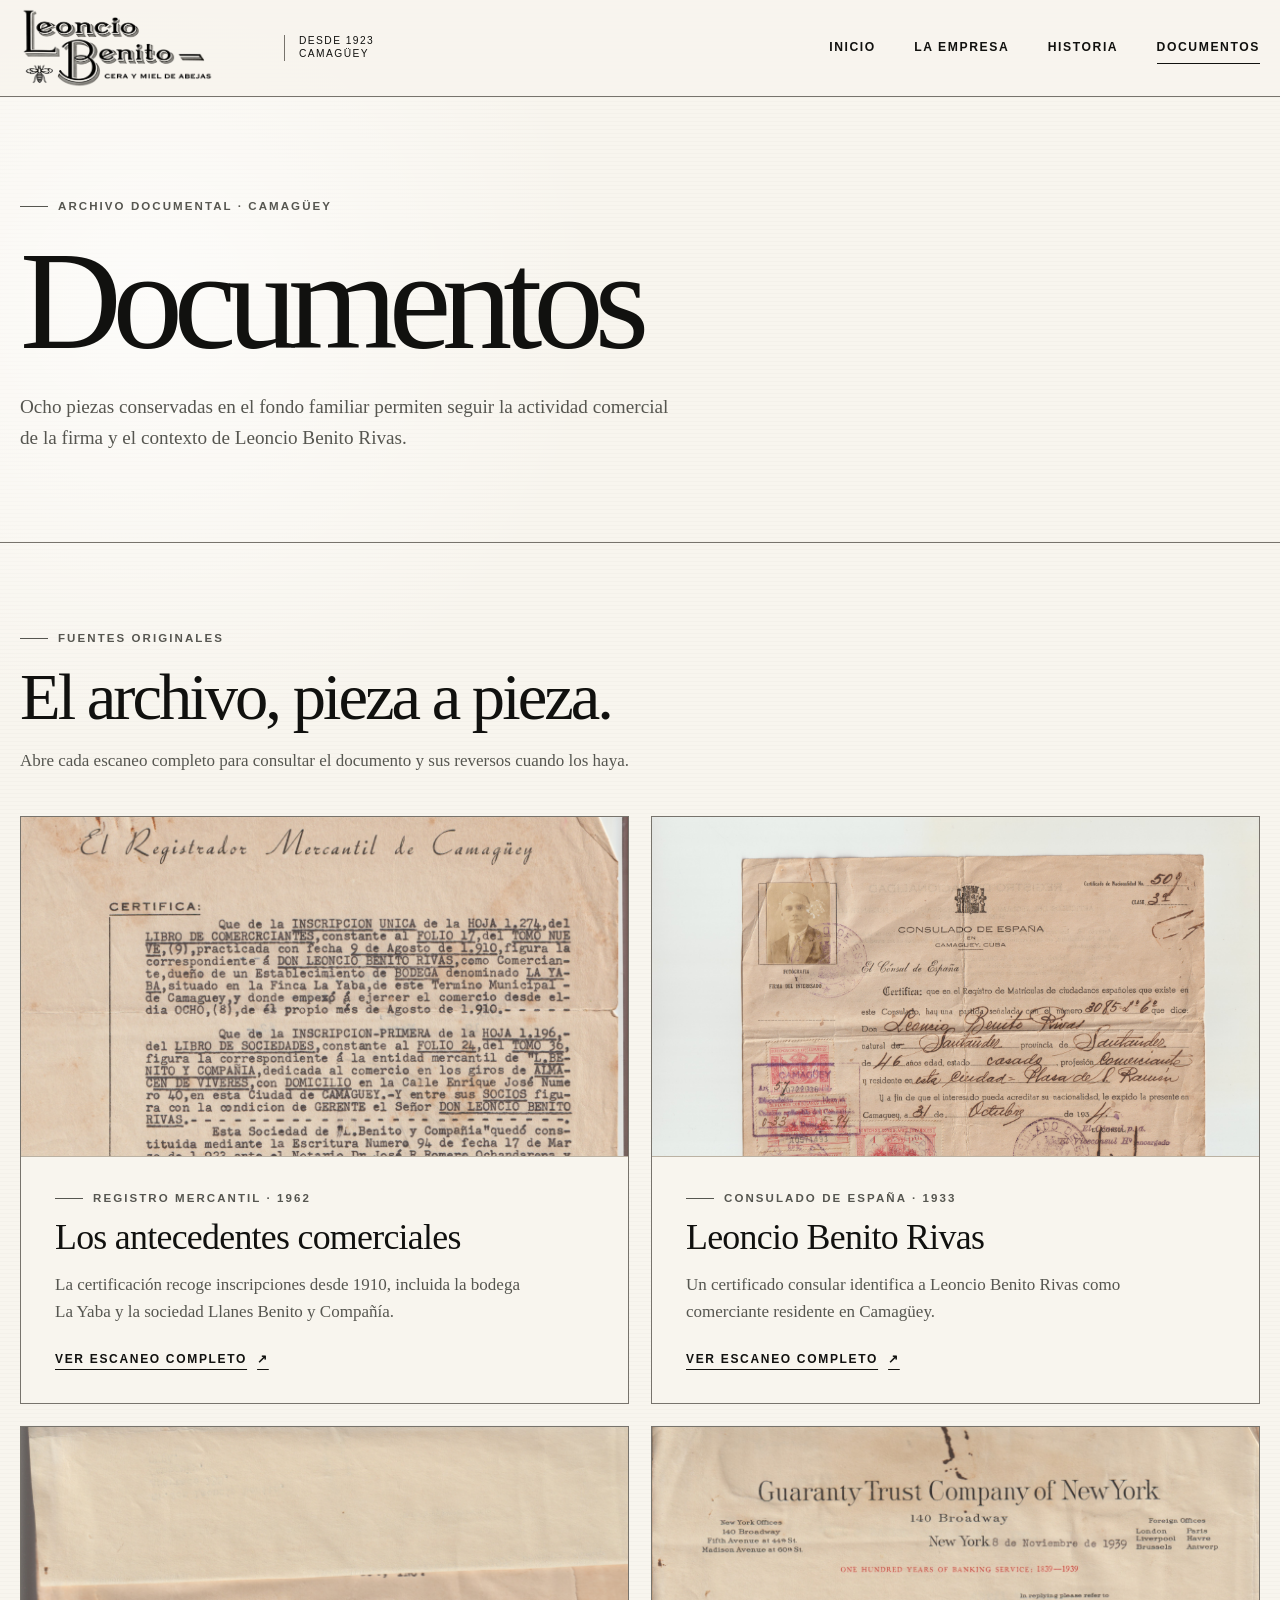
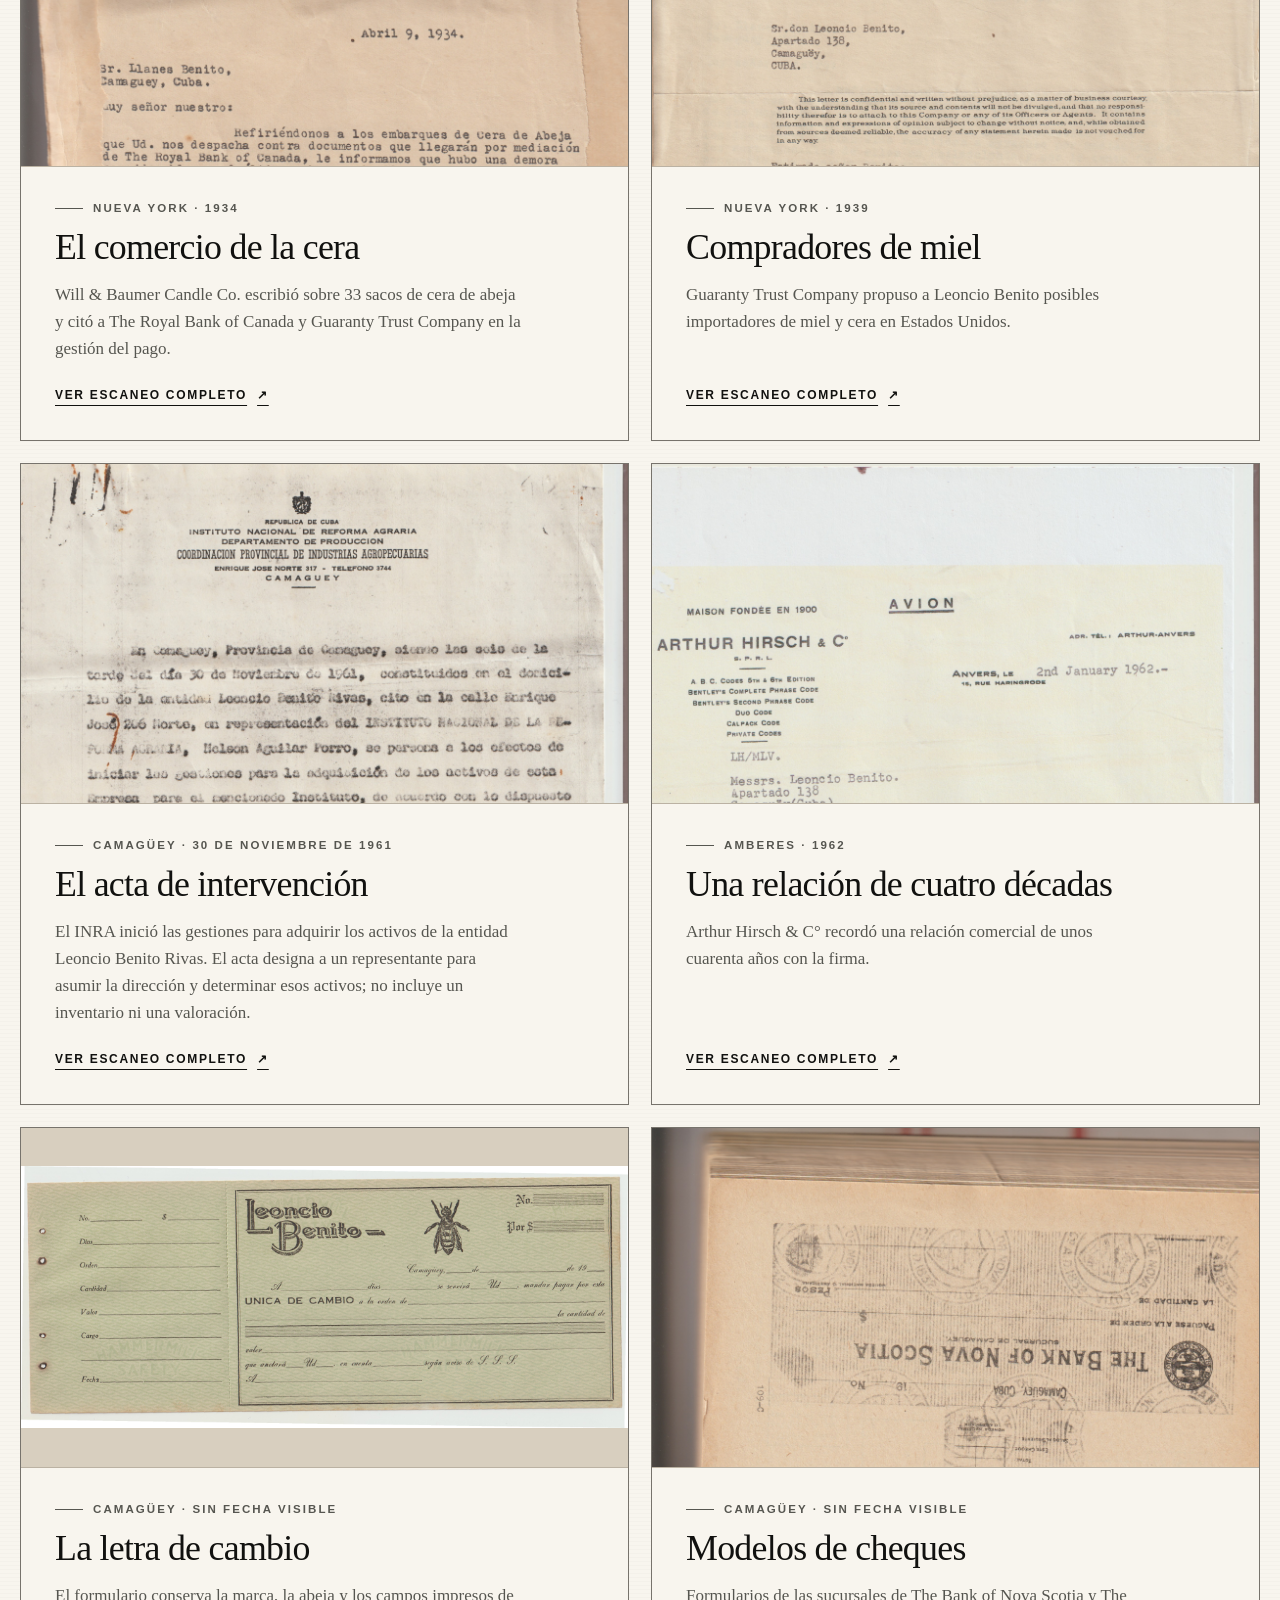
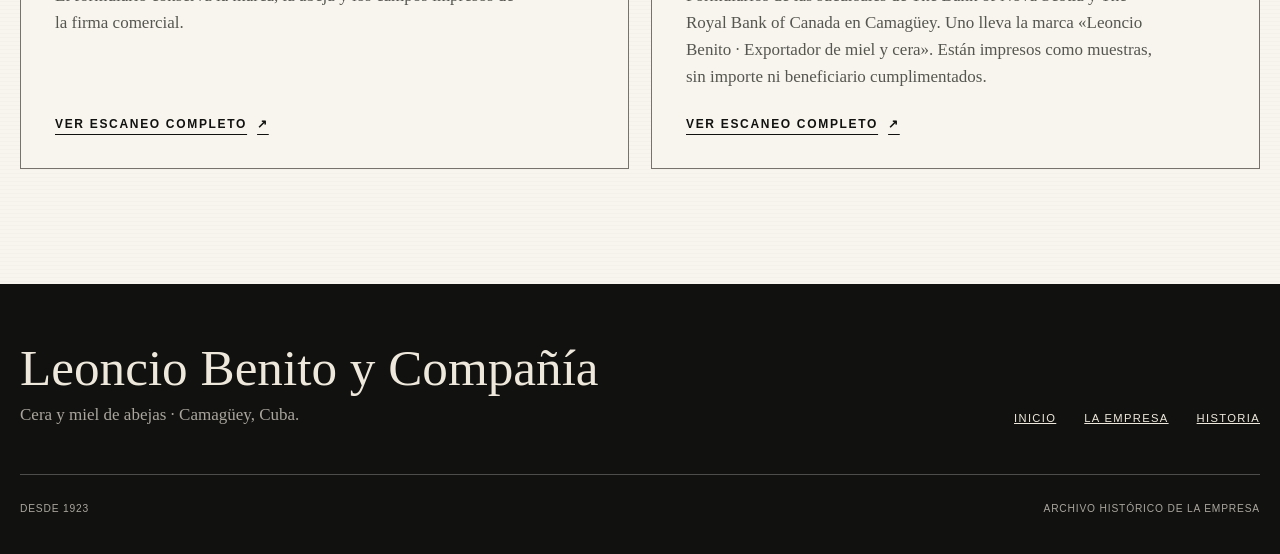
==== commit a1bdefe0: "Documentar acta de intervención de Leoncio Benito en 1961" ====
--- a/documentos/index.html
+++ b/documentos/index.html
@@ -88,12 +88,12 @@
               </div>
             </article>
 
-            <article class="document-card" id="conservas-1961">
-              <div class="document-card__image"><img src="../assets/documentos/conservas-1961.jpg" alt="Acta de 1961 sobre activos de una empresa de conservas en Camagüey" loading="lazy" /></div>
+            <article class="document-card" id="intervencion-1961">
+              <div class="document-card__image"><img src="../assets/documentos/conservas-1961.jpg" alt="Acta del INRA del 30 de noviembre de 1961 sobre la entidad Leoncio Benito Rivas" loading="lazy" /></div>
               <div class="document-card__body">
-                <p class="eyebrow">Camagüey · 1961</p>
-                <h3>Un acta del fondo familiar</h3>
-                <p>El documento del INRA trata la adquisición de activos de una empresa de conservas. Se conserva junto a las demás piezas del archivo.</p>
+                <p class="eyebrow">Camagüey · 30 de noviembre de 1961</p>
+                <h3>El acta de intervención</h3>
+                <p>El INRA inició las gestiones para adquirir los activos de la entidad Leoncio Benito Rivas. El acta designa a un representante para asumir la dirección y determinar esos activos; no incluye un inventario ni una valoración.</p>
                 <a class="text-link" href="../assets/documentos/conservas-1961.pdf" target="_blank" rel="noopener noreferrer">Ver escaneo completo <span aria-hidden="true">↗</span></a>
               </div>
             </article>
--- a/styles.css
+++ b/styles.css
@@ -487,6 +487,17 @@
   line-height: 1.45;
 }
 
+.company-fleet {
+  border-bottom: 1px solid var(--line-dark);
+}
+
+.company-fleet__source {
+  margin-top: 24px;
+  color: var(--graphite);
+  font-family: var(--sans);
+  font-size: 0.76rem;
+}
+
 .company-supply {
   padding: clamp(64px, 8vw, 112px) 0;
   border-block: 1px solid var(--line-dark);
@@ -544,6 +555,77 @@
   letter-spacing: 0.08em;
   line-height: 1.45;
   text-transform: uppercase;
+}
+
+.company-plant__photo figcaption a {
+  color: inherit;
+  text-underline-offset: 2px;
+}
+
+.company-team {
+  padding: clamp(68px, 9vw, 112px) 0;
+  border-top: 1px solid var(--line-dark);
+  background: var(--paper);
+}
+
+.company-team__heading {
+  display: grid;
+  grid-template-columns: minmax(0, 1fr) minmax(0, 0.8fr);
+  gap: clamp(32px, 7vw, 96px);
+  align-items: end;
+  margin-bottom: 46px;
+}
+
+.company-team__heading h2 {
+  max-width: 13ch;
+  margin-bottom: 0;
+}
+
+.company-team__heading > p {
+  max-width: 35ch;
+  margin-bottom: 0;
+  color: var(--graphite);
+  font-size: clamp(1.15rem, 2vw, 1.5rem);
+}
+
+.company-team__heading strong {
+  color: var(--ink);
+  font-weight: 600;
+}
+
+.company-team__grid {
+  display: grid;
+  grid-template-columns: repeat(2, minmax(0, 1fr));
+  gap: 0 clamp(36px, 7vw, 90px);
+}
+
+.company-team__role {
+  padding: 24px 0 30px;
+  border-top: 1px solid var(--line-dark);
+}
+
+.company-team__role h3 {
+  max-width: 20ch;
+  margin-bottom: 14px;
+}
+
+.company-team__role p:last-child {
+  max-width: 54ch;
+  margin-bottom: 0;
+  color: var(--graphite);
+}
+
+.company-team__legal {
+  max-width: 70ch;
+  margin: 34px 0 0;
+  font-size: clamp(1.15rem, 1.8vw, 1.4rem);
+}
+
+.company-team__source {
+  margin: 26px 0 0;
+  color: var(--graphite);
+  font-family: var(--sans);
+  font-size: 0.76rem;
 }
 
 .company-network {
@@ -671,6 +753,119 @@
   font-family: var(--sans);
   font-size: 0.75rem;
   text-align: right;
+}
+
+.company-partners__list small {
+  display: block;
+  margin-top: 4px;
+  color: var(--ink);
+  font-size: 0.72rem;
+}
+
+.company-shipping {
+  padding: clamp(68px, 9vw, 112px) 0;
+  border-bottom: 1px solid var(--line-dark);
+  background: var(--paper);
+}
+
+.company-shipping__intro {
+  max-width: 850px;
+  margin-bottom: 42px;
+}
+
+.company-shipping__intro h2 {
+  max-width: 16ch;
+  margin-bottom: 22px;
+}
+
+.company-shipping__intro > p:last-child {
+  color: var(--graphite);
+}
+
+.company-shipping__grid {
+  display: grid;
+  grid-template-columns: repeat(2, minmax(0, 1fr));
+  gap: 1px;
+  border: 1px solid var(--line-dark);
+  background: var(--line-dark);
+}
+
+.company-shipping__item {
+  padding: clamp(28px, 4vw, 48px);
+  background: var(--paper-light);
+}
+
+.company-shipping__item--wide {
+  display: grid;
+  grid-column: 1 / -1;
+  grid-template-columns: repeat(2, minmax(0, 1fr));
+  gap: clamp(36px, 7vw, 90px);
+}
+
+.company-shipping__origin,
+.company-shipping__cable {
+  font-family: var(--sans);
+  font-size: 0.73rem;
+  letter-spacing: 0.09em;
+  text-transform: uppercase;
+}
+
+.company-shipping__origin {
+  margin-bottom: 26px;
+  color: var(--graphite);
+}
+
+.company-shipping__item h3 {
+  max-width: 16ch;
+  margin-bottom: 24px;
+}
+
+.company-shipping__item p:not(.company-shipping__origin) {
+  margin-bottom: 8px;
+}
+
+.company-shipping__item strong {
+  font-weight: 600;
+}
+
+.company-shipping__alias {
+  color: var(--graphite);
+  font-style: italic;
+}
+
+.company-shipping__item .company-shipping__cable {
+  margin-top: 20px;
+}
+
+.company-shipping__process {
+  display: grid;
+  grid-template-columns: minmax(0, 0.8fr) minmax(0, 1.2fr);
+  gap: clamp(36px, 7vw, 100px);
+  margin-top: 58px;
+  padding-top: 42px;
+  border-top: 1px solid var(--line-dark);
+}
+
+.company-shipping__process h3 {
+  max-width: 13ch;
+  font-size: clamp(2.2rem, 4vw, 4rem);
+}
+
+.company-shipping__process p:not(.eyebrow) {
+  color: var(--graphite);
+}
+
+.company-shipping__sources {
+  max-width: 960px;
+  margin: 26px 0 0;
+  color: var(--graphite);
+  font-family: var(--sans);
+  font-size: 0.76rem;
+  line-height: 1.65;
+}
+
+.company-shipping__sources a {
+  text-underline-offset: 3px;
 }
 
 .company-next {
@@ -1360,9 +1555,14 @@
   .company-overview__grid,
   .company-supply__grid,
   .company-plant__grid,
+  .company-team__heading,
+  .company-team__grid,
   .company-next__grid,
   .company-network__columns,
   .company-partners__grid,
+  .company-shipping__grid,
+  .company-shipping__item--wide,
+  .company-shipping__process,
   .case-intro,
   .source__grid,
   .method__grid,
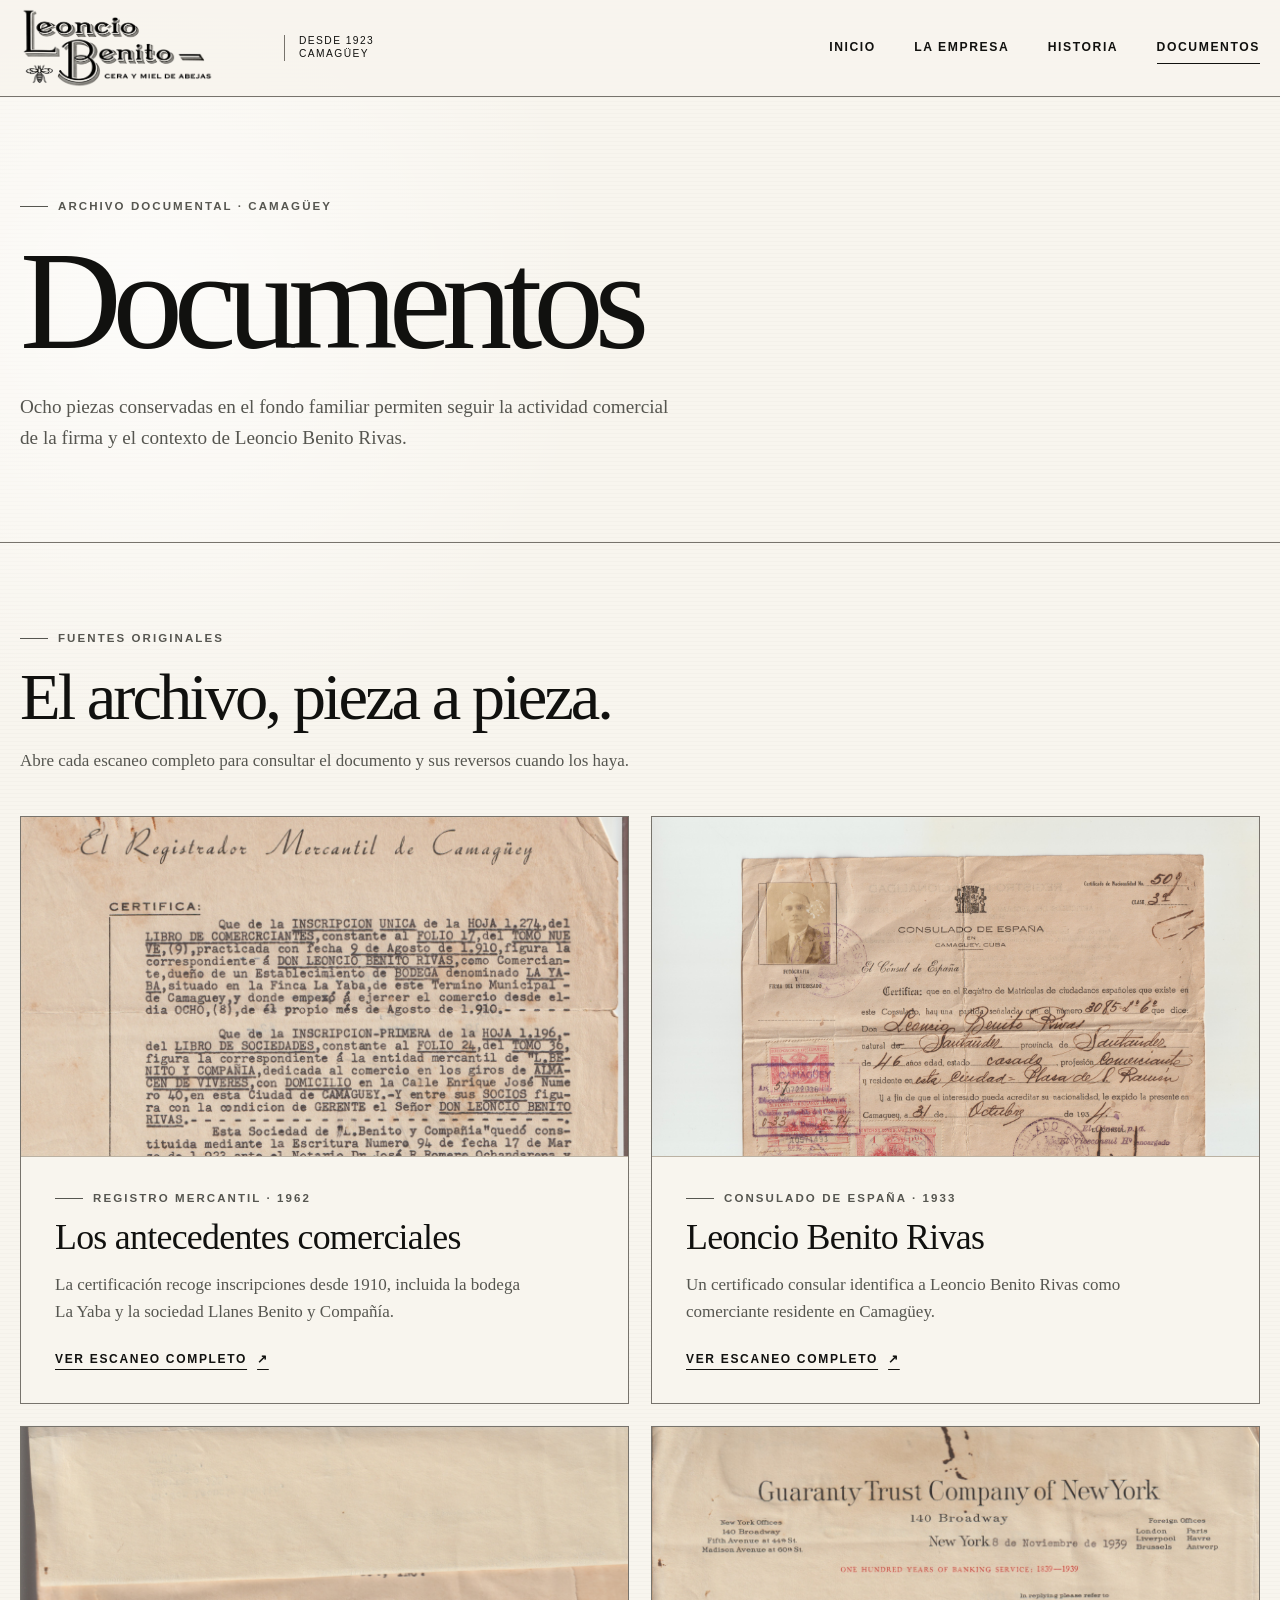
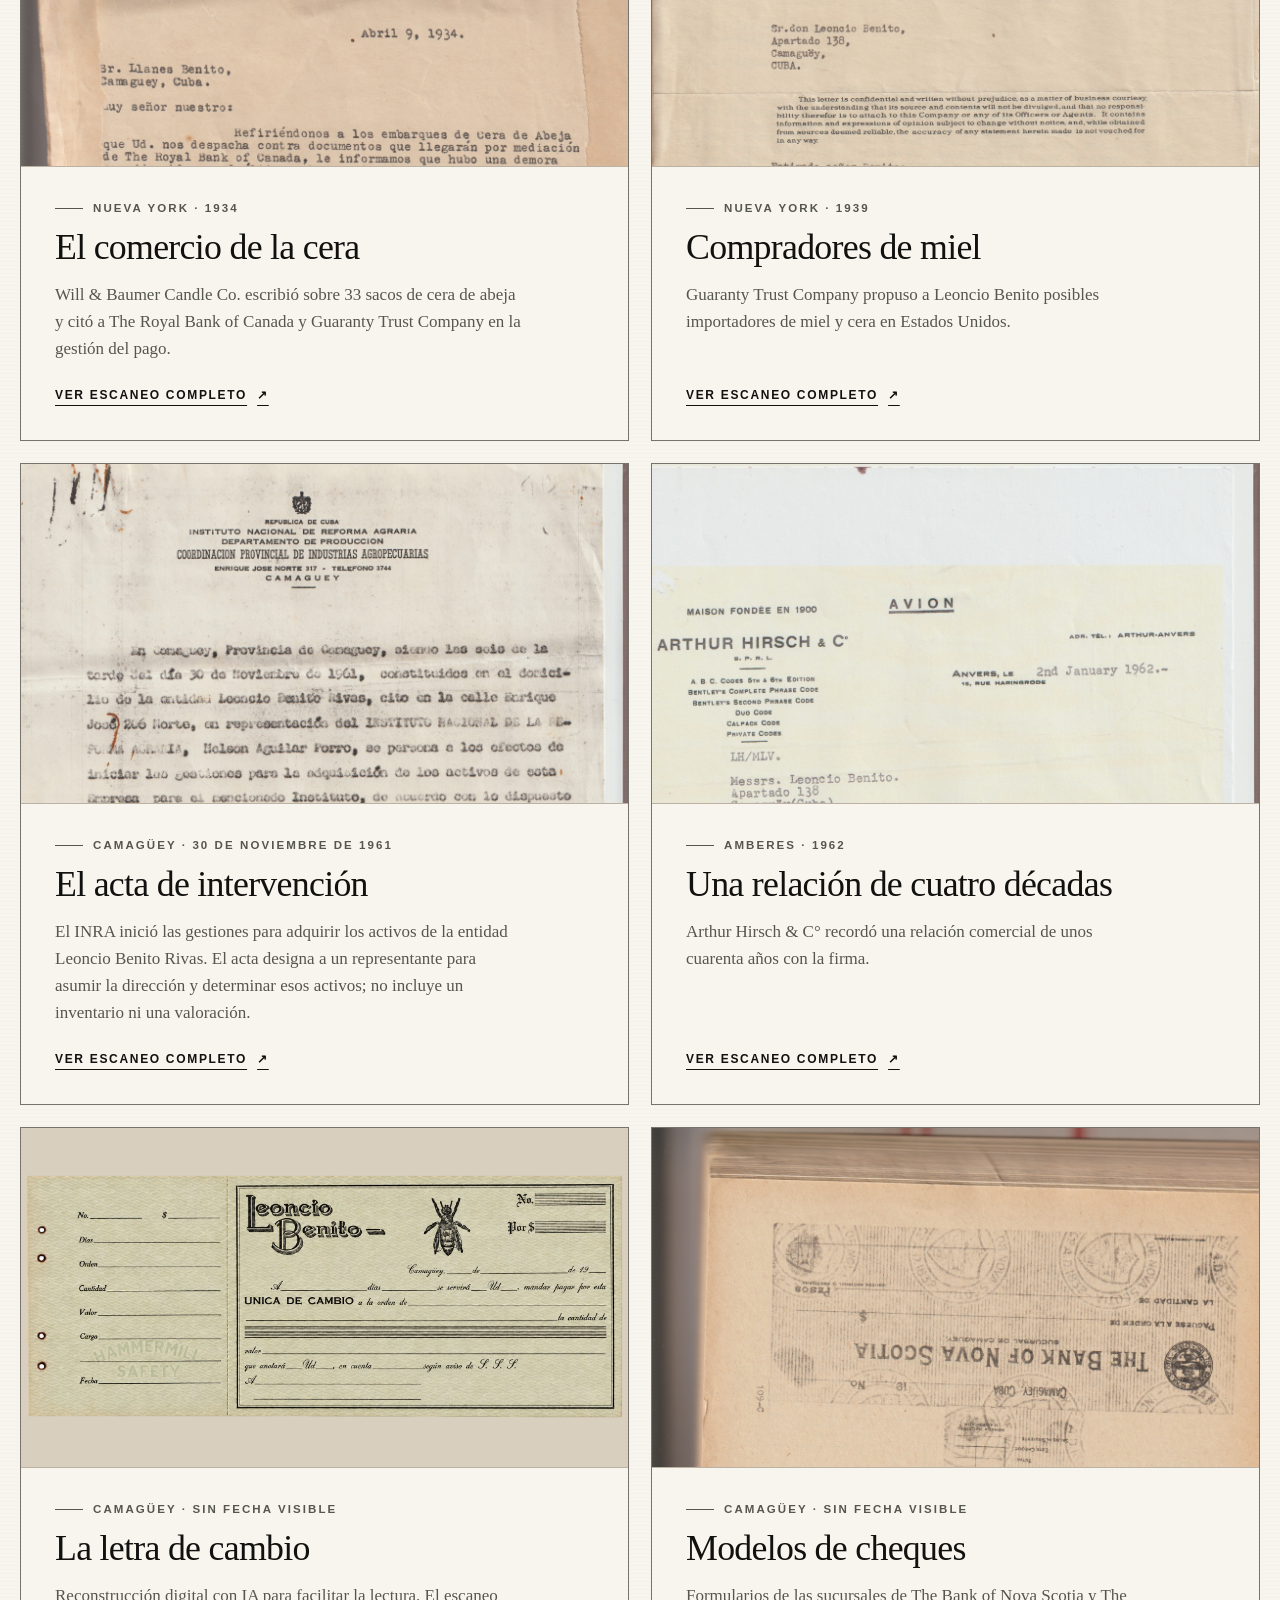
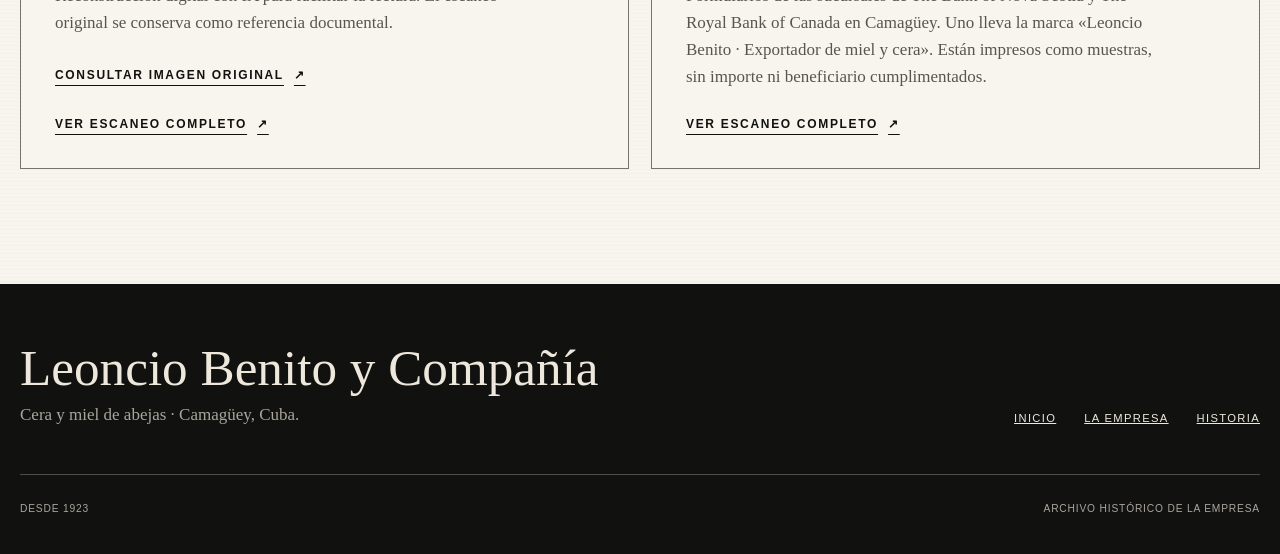
==== commit 3f426ca0: "Publicar reconstrucción señalizada de la letra de cambio" ====
--- a/documentos/index.html
+++ b/documentos/index.html
@@ -109,11 +109,12 @@
             </article>
 
             <article class="document-card" id="letra-de-cambio">
-              <div class="document-card__image"><img src="../assets/documentos/letra-de-cambio.jpg" alt="Escaneo nítido de la letra de cambio impresa de Leoncio Benito" loading="lazy" /></div>
+              <div class="document-card__image"><img src="../assets/documentos/letra-de-cambio-reconstruida-ia.png" alt="Reconstrucción digital con IA de la letra de cambio impresa de Leoncio Benito" loading="lazy" /></div>
               <div class="document-card__body">
                 <p class="eyebrow">Camagüey · Sin fecha visible</p>
                 <h3>La letra de cambio</h3>
-                <p>El formulario conserva la marca, la abeja y los campos impresos de la firma comercial.</p>
+                <p>Reconstrucción digital con IA para facilitar la lectura. El escaneo original se conserva como referencia documental.</p>
+                <a class="text-link" href="../assets/documentos/letra-de-cambio.jpg" target="_blank" rel="noopener noreferrer">Consultar imagen original <span aria-hidden="true">↗</span></a>
                 <a class="text-link" href="../assets/documentos/letra-de-cambio.pdf" target="_blank" rel="noopener noreferrer">Ver escaneo completo <span aria-hidden="true">↗</span></a>
               </div>
             </article>
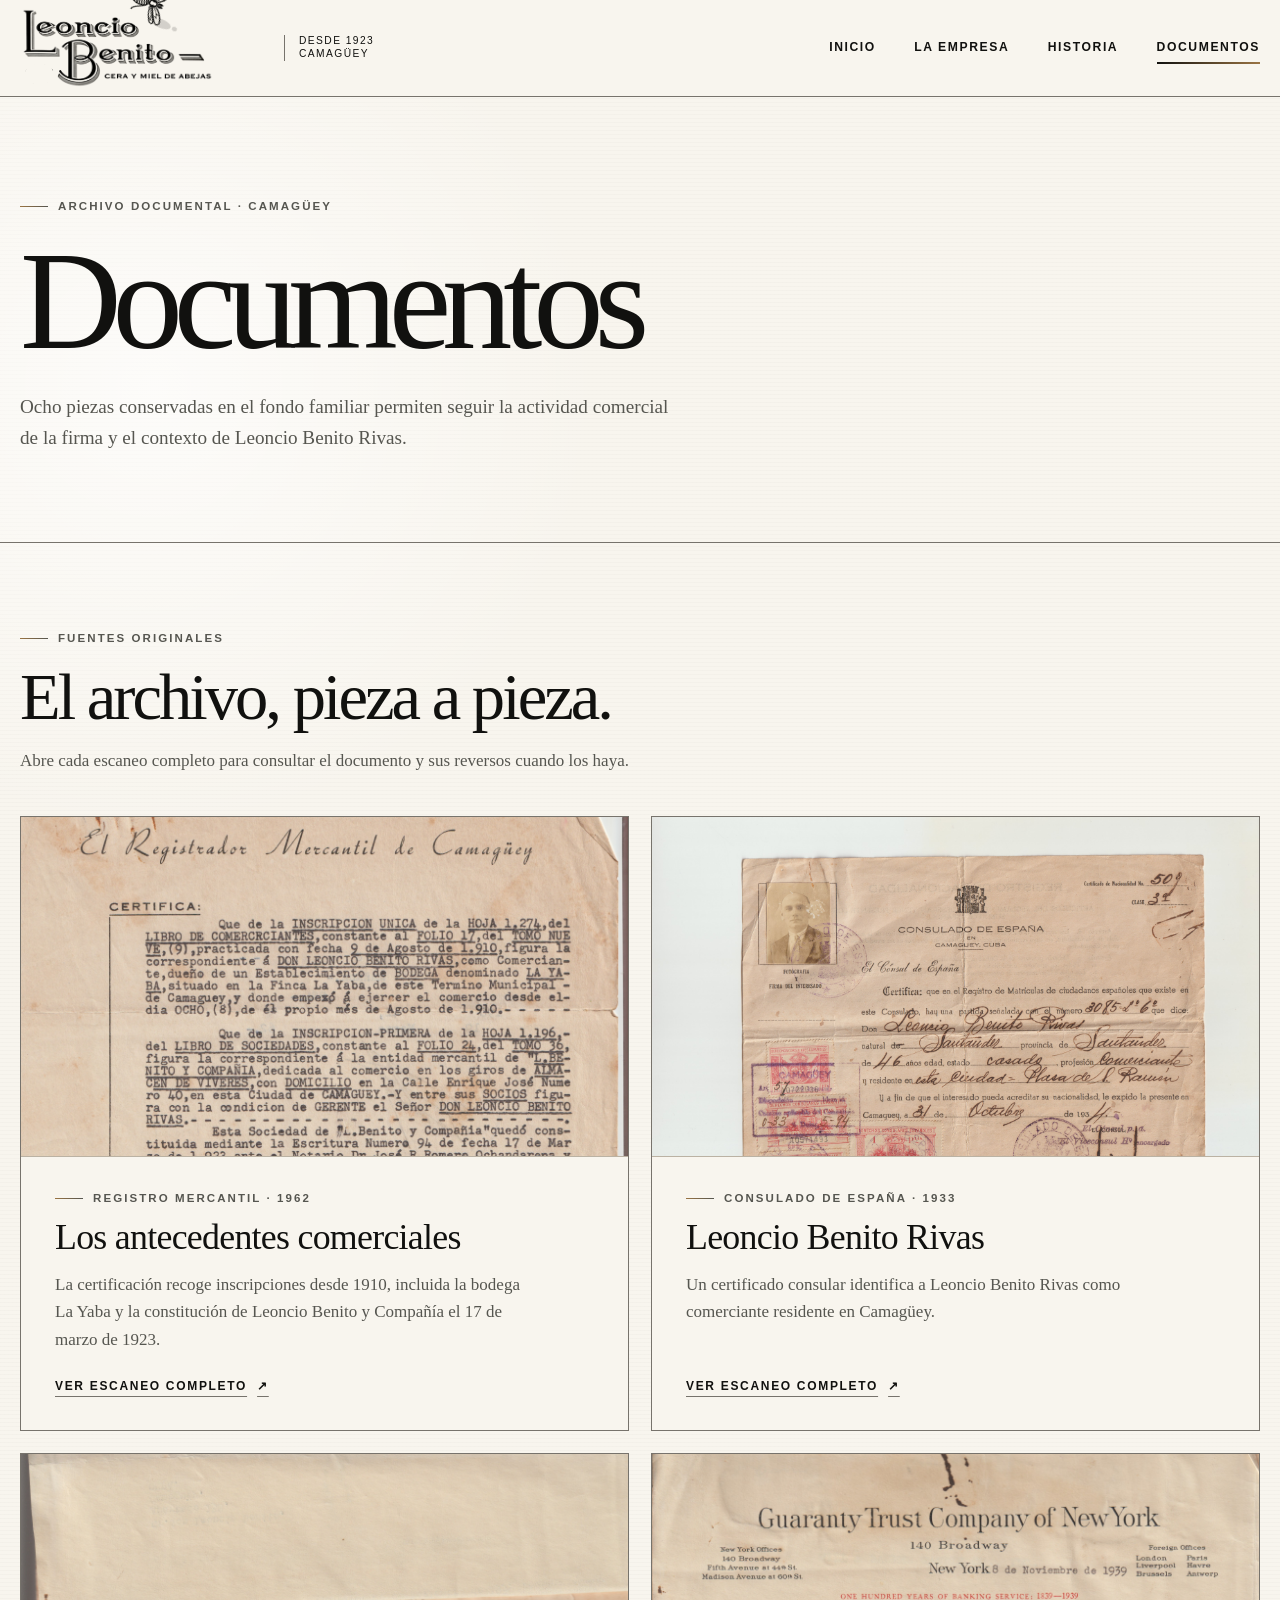
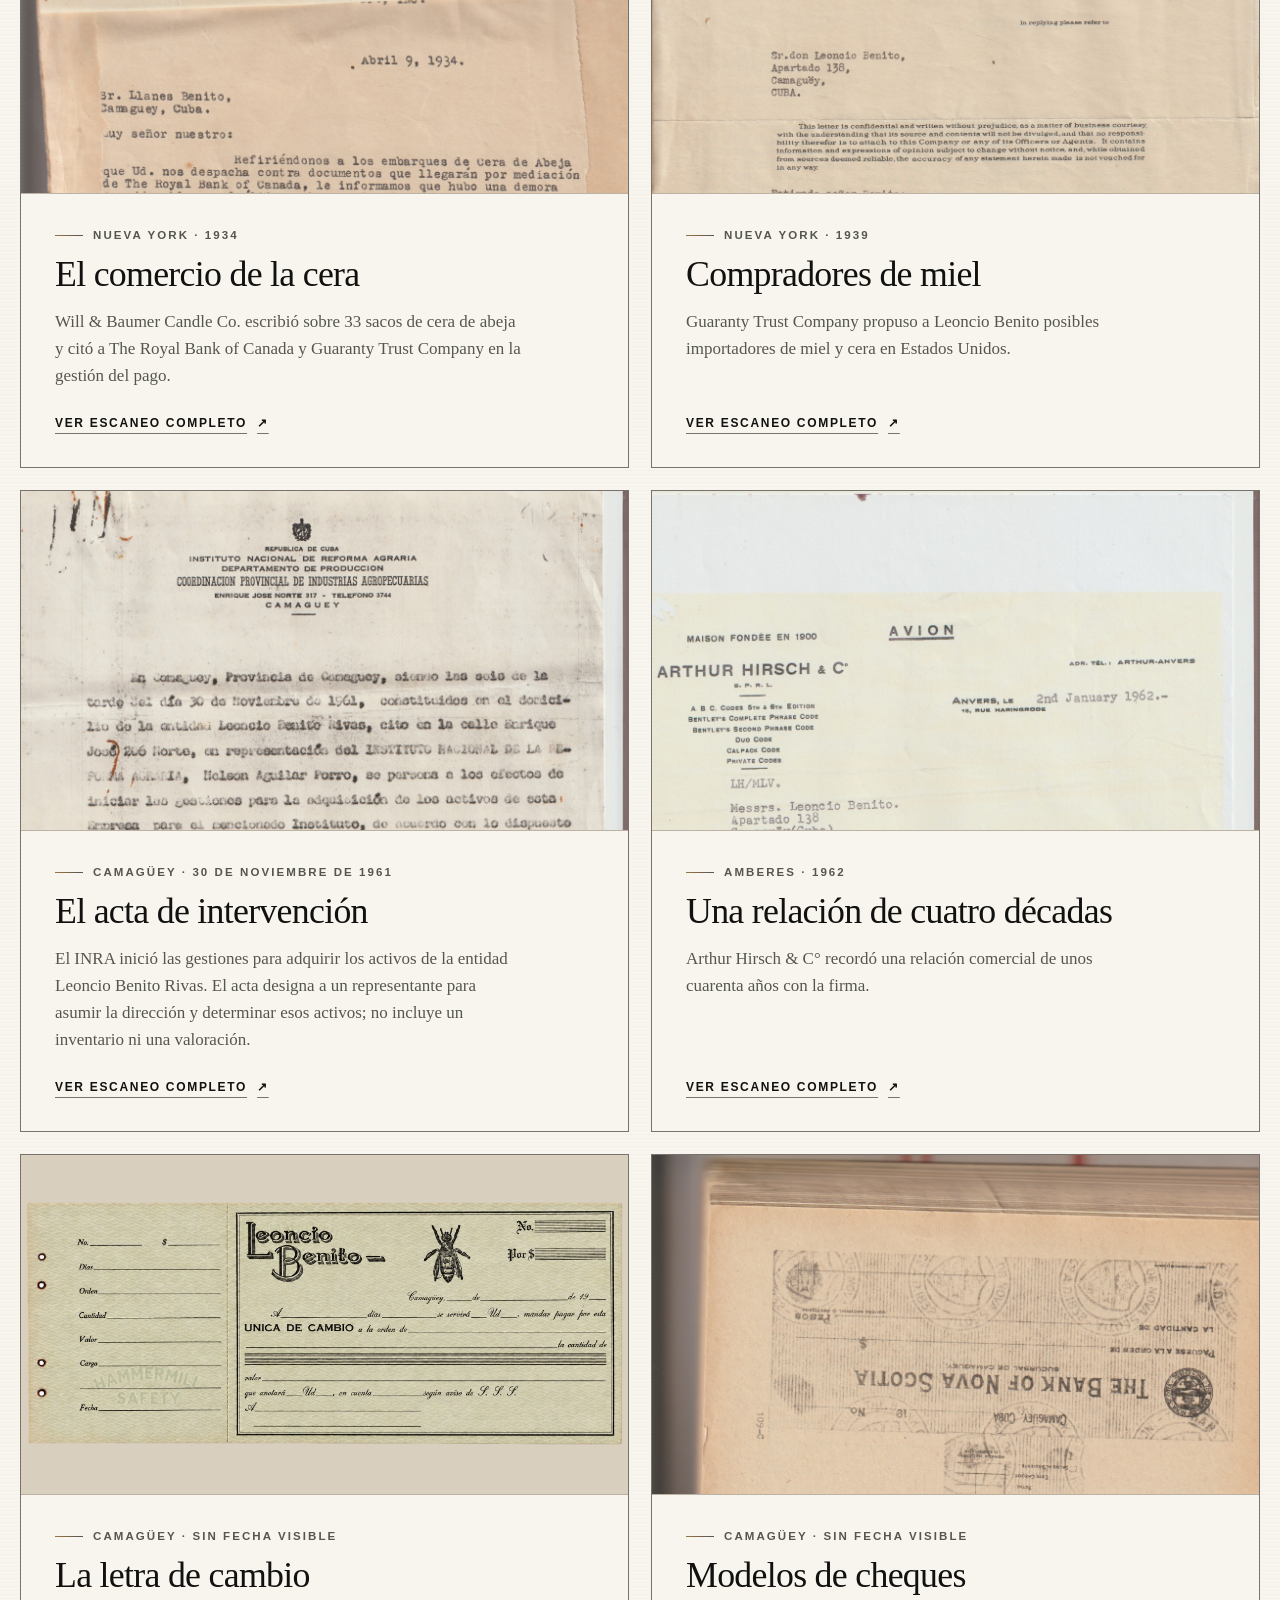
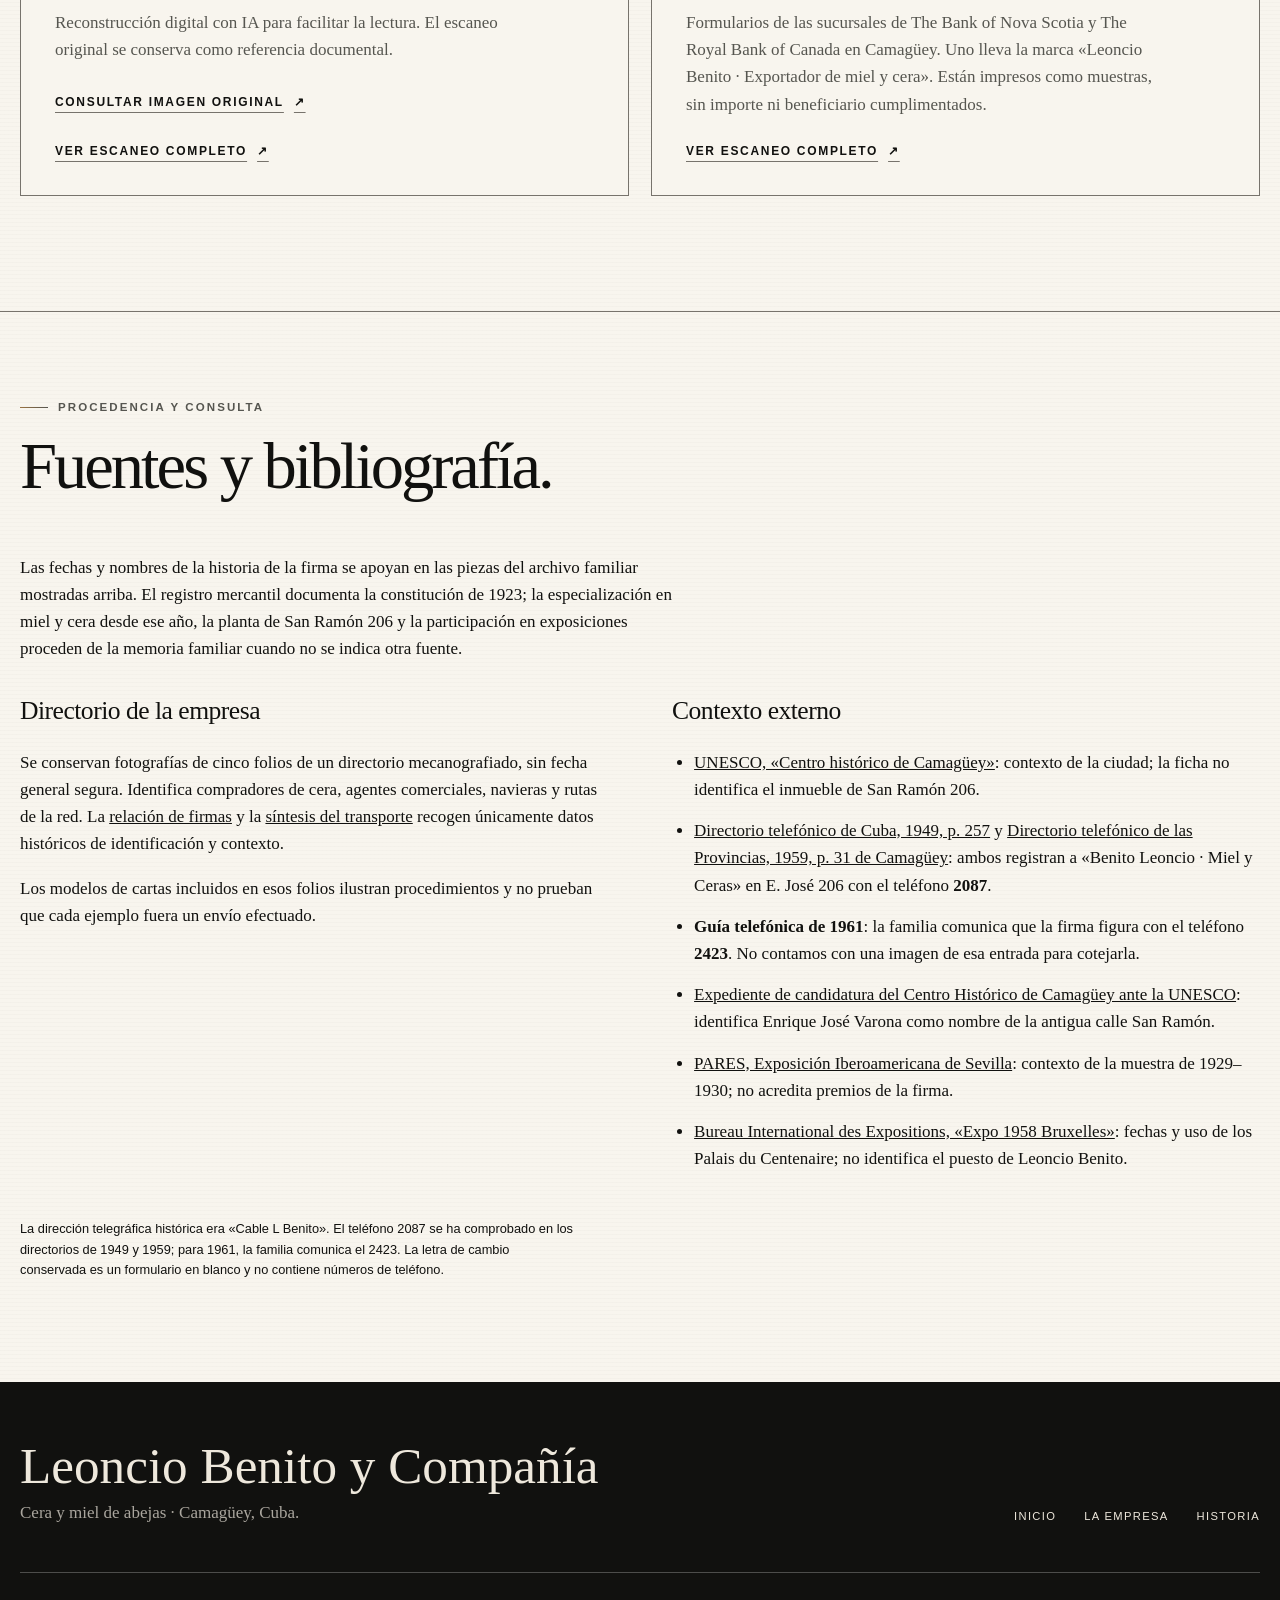
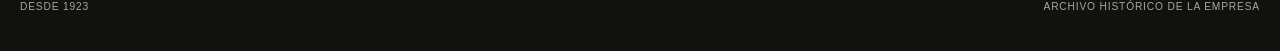
==== commit 384f7f86: "Actualiza archivo histórico, identidad visual y datos telefónicos" ====
--- a/documentos/index.html
+++ b/documentos/index.html
@@ -8,7 +8,23 @@
       content="Documentos originales del archivo de Leoncio Benito y Compañía: cartas, registros, letras de cambio y cheques."
     />
     <title>Documentos · Leoncio Benito y Compañía</title>
-    <link rel="stylesheet" href="../styles.css?v=4" />
+    <link rel="icon" type="image/png" href="../assets/marca/abeja-favicon.png" />
+    <link rel="apple-touch-icon" href="../assets/marca/abeja-favicon.png" />
+    <link rel="canonical" href="https://py-qwerty.github.io/Leoncio-Benito-Cera-y-Miel-de-Abejas/documentos/" />
+    <meta property="og:type" content="website" />
+    <meta property="og:locale" content="es_ES" />
+    <meta property="og:site_name" content="Leoncio Benito y Compañía" />
+    <meta property="og:title" content="Documentos · Leoncio Benito y Compañía" />
+    <meta property="og:description" content="Cartas, registros, cheques y letras de cambio del archivo histórico de la empresa." />
+    <meta property="og:url" content="https://py-qwerty.github.io/Leoncio-Benito-Cera-y-Miel-de-Abejas/documentos/" />
+    <meta property="og:image" content="https://py-qwerty.github.io/Leoncio-Benito-Cera-y-Miel-de-Abejas/assets/marca/abeja-compartir.png" />
+    <meta property="og:image:width" content="1727" />
+    <meta property="og:image:height" content="911" />
+    <meta property="og:image:alt" content="Abeja de la marca histórica Leoncio Benito sobre papel claro" />
+    <meta name="twitter:card" content="summary_large_image" />
+    <meta name="twitter:image" content="https://py-qwerty.github.io/Leoncio-Benito-Cera-y-Miel-de-Abejas/assets/marca/abeja-compartir.png" />
+    <link rel="stylesheet" href="../styles.css?v=21" />
+    <script src="../site.js?v=2" defer></script>
   </head>
   <body>
     <a class="skip-link" href="#contenido">Saltar al contenido</a>
@@ -53,7 +69,7 @@
               <div class="document-card__body">
                 <p class="eyebrow">Registro Mercantil · 1962</p>
                 <h3>Los antecedentes comerciales</h3>
-                <p>La certificación recoge inscripciones desde 1910, incluida la bodega La Yaba y la sociedad Llanes Benito y Compañía.</p>
+                <p>La certificación recoge inscripciones desde 1910, incluida la bodega La Yaba y la constitución de Leoncio Benito y Compañía el 17 de marzo de 1923.</p>
                 <a class="text-link" href="../assets/documentos/registro-mercantil-1962.pdf" target="_blank" rel="noopener noreferrer">Ver escaneo completo <span aria-hidden="true">↗</span></a>
               </div>
             </article>
@@ -129,6 +145,34 @@
               </div>
             </article>
           </div>
+        </div>
+      </section>
+
+      <section class="archive-sources" aria-labelledby="fuentes-y-bibliografia">
+        <div class="shell">
+          <p class="eyebrow">Procedencia y consulta</p>
+          <h2 id="fuentes-y-bibliografia">Fuentes y bibliografía.</h2>
+          <p>Las fechas y nombres de la historia de la firma se apoyan en las piezas del archivo familiar mostradas arriba. El registro mercantil documenta la constitución de 1923; la especialización en miel y cera desde ese año, la planta de San Ramón 206 y la participación en exposiciones proceden de la memoria familiar cuando no se indica otra fuente.</p>
+
+          <div class="archive-sources__grid">
+            <div>
+              <h3>Directorio de la empresa</h3>
+              <p>Se conservan fotografías de cinco folios de un directorio mecanografiado, sin fecha general segura. Identifica compradores de cera, agentes comerciales, navieras y rutas de la red. La <a href="../empresa/index.html#socios-comerciales">relación de firmas</a> y la <a href="../empresa/index.html#navieras">síntesis del transporte</a> recogen únicamente datos históricos de identificación y contexto.</p>
+              <p>Los modelos de cartas incluidos en esos folios ilustran procedimientos y no prueban que cada ejemplo fuera un envío efectuado.</p>
+            </div>
+            <div>
+              <h3>Contexto externo</h3>
+              <ul>
+                <li><a href="https://whc.unesco.org/en/list/1270" target="_blank" rel="noopener noreferrer">UNESCO, «Centro histórico de Camagüey»</a>: contexto de la ciudad; la ficha no identifica el inmueble de San Ramón 206.</li>
+                <li><a href="https://crp-media.sfo3.cdn.digitaloceanspaces.com/library/Cuba-Phonebook-1949.pdf#page=259" target="_blank" rel="noopener noreferrer">Directorio telefónico de Cuba, 1949, p. 257</a> y <a href="https://cubagenweb.org/phones/Directorio%20de%20Provincias-1959.pdf#page=33" target="_blank" rel="noopener noreferrer">Directorio telefónico de las Provincias, 1959, p. 31 de Camagüey</a>: ambos registran a «Benito Leoncio · Miel y Ceras» en E. José 206 con el teléfono <strong>2087</strong>.</li>
+                <li><strong>Guía telefónica de 1961</strong>: la familia comunica que la firma figura con el teléfono <strong>2423</strong>. No contamos con una imagen de esa entrada para cotejarla.</li>
+                <li><a href="https://whc.unesco.org/uploads/nominations/1270.pdf" target="_blank" rel="noopener noreferrer">Expediente de candidatura del Centro Histórico de Camagüey ante la UNESCO</a>: identifica Enrique José Varona como nombre de la antigua calle San Ramón.</li>
+                <li><a href="https://pares.cultura.gob.es/ParesBusquedas20/catalogo/autoridad/144557" target="_blank" rel="noopener noreferrer">PARES, Exposición Iberoamericana de Sevilla</a>: contexto de la muestra de 1929–1930; no acredita premios de la firma.</li>
+                <li><a href="https://bie-paris.org/site/fr/1958-brussels" target="_blank" rel="noopener noreferrer">Bureau International des Expositions, «Expo 1958 Bruxelles»</a>: fechas y uso de los Palais du Centenaire; no identifica el puesto de Leoncio Benito.</li>
+              </ul>
+            </div>
+          </div>
+          <p class="archive-sources__note">La dirección telegráfica histórica era «Cable L Benito». El teléfono 2087 se ha comprobado en los directorios de 1949 y 1959; para 1961, la familia comunica el 2423. La letra de cambio conservada es un formulario en blanco y no contiene números de teléfono.</p>
         </div>
       </section>
     </main>
--- a/styles.css
+++ b/styles.css
@@ -232,9 +232,9 @@
 }
 
 .home-hero {
-  min-height: min(780px, calc(100vh - 96px));
-  display: grid;
-  grid-template-columns: minmax(360px, 0.82fr) minmax(0, 1.18fr);
+  min-height: min(760px, calc(100vh - 96px));
+  display: grid;
+  grid-template-columns: minmax(0, 54fr) minmax(0, 46fr);
   border-bottom: 1px solid var(--line-dark);
 }
 
@@ -242,23 +242,24 @@
   display: flex;
   flex-direction: column;
   justify-content: center;
-  padding: clamp(60px, 9vw, 128px) max(28px, calc((100vw - var(--max-width)) / 2));
-  padding-right: clamp(40px, 6vw, 92px);
+  padding: clamp(52px, 6vw, 86px) clamp(32px, 4vw, 68px);
+  padding-left: max(28px, calc((100vw - var(--max-width)) / 2));
 }
 
 .home-hero h1 {
-  max-width: 12ch;
-  margin-bottom: 34px;
-  font-size: clamp(3.7rem, 5.5vw, 6.6rem);
-}
-
+  max-width: 14ch;
+  margin-bottom: 26px;
+  font-size: clamp(3.45rem, 5vw, 5.8rem);
+}
+
+.home-hero__name,
 .home-hero__company,
 .home-hero__claim {
   display: block;
 }
 
 .home-hero__claim {
-  margin-top: 0.55em;
+  margin-top: 0.3em;
   color: var(--graphite);
   font-family: var(--sans);
   font-size: 0.4em;
@@ -268,8 +269,8 @@
 }
 
 .home-hero__lead {
-  max-width: 34rem;
-  margin-bottom: 38px;
+  max-width: 36rem;
+  margin-bottom: 28px;
   color: var(--graphite);
   font-size: clamp(1.1rem, 1.4vw, 1.35rem);
 }
@@ -297,6 +298,21 @@
   pointer-events: none;
 }
 
+.home-hero__caption {
+  position: absolute;
+  z-index: 1;
+  right: 24px;
+  bottom: 22px;
+  padding: 8px 10px;
+  background: rgba(17, 17, 15, 0.75);
+  color: var(--paper-light);
+  font-family: var(--sans);
+  font-size: 0.64rem;
+  letter-spacing: 0.1em;
+  line-height: 1.4;
+  text-transform: uppercase;
+}
+
 .home-index {
   display: grid;
   grid-template-columns: 1fr 1fr 1fr;
@@ -328,20 +344,23 @@
 }
 
 .feature {
-  padding: clamp(72px, 10vw, 144px) 0;
+  padding: clamp(68px, 8vw, 112px) 0;
   background: var(--paper);
   border-bottom: 1px solid var(--line-dark);
 }
 
 .feature__grid {
   display: grid;
-  grid-template-columns: minmax(0, 1.15fr) minmax(320px, 0.65fr);
+  grid-template-columns: minmax(0, 0.95fr) minmax(0, 1.05fr);
   gap: clamp(46px, 8vw, 110px);
   align-items: center;
 }
 
 .document-frame {
   position: relative;
+  width: 100%;
+  max-width: 520px;
+  justify-self: center;
   margin: 0;
   padding: clamp(14px, 2vw, 26px);
   border: 1px solid var(--line-dark);
@@ -371,7 +390,7 @@
 }
 
 .document-frame img {
-  max-height: 720px;
+  max-height: 550px;
   object-fit: contain;
   filter: grayscale(1) contrast(1.02);
 }
@@ -388,6 +407,7 @@
 
 .feature__copy h2 {
   margin-bottom: 30px;
+  font-size: clamp(2.8rem, 4.6vw, 4.9rem);
 }
 
 .feature__copy p:not(.eyebrow) {
@@ -399,18 +419,20 @@
 }
 
 .brand-source {
-  padding: clamp(72px, 9vw, 132px) 0;
+  padding: clamp(68px, 8vw, 108px) 0;
 }
 
 .brand-source__grid {
   display: grid;
-  grid-template-columns: 0.8fr 1.2fr;
+  grid-template-columns: minmax(0, 1fr) minmax(0, 1.15fr);
   gap: clamp(48px, 8vw, 120px);
   align-items: center;
 }
 
 .brand-source__copy h2 {
+  max-width: 14ch;
   margin-bottom: 30px;
+  font-size: clamp(2.8rem, 4.6vw, 4.9rem);
 }
 
 .brand-source__copy blockquote {
@@ -424,6 +446,8 @@
 .brand-source__copy .text-link {
   display: flex;
   width: fit-content;
+  max-width: 100%;
+  justify-content: flex-start;
   margin-top: 16px;
 }
 
@@ -449,6 +473,12 @@
   text-transform: uppercase;
 }
 
+@media (min-width: 981px) {
+  .home-hero__name {
+    white-space: nowrap;
+  }
+}
+
 .company-overview,
 .company-plant,
 .company-next {
@@ -491,6 +521,50 @@
   border-bottom: 1px solid var(--line-dark);
 }
 
+.company-fleet__gallery {
+  display: grid;
+  grid-template-columns: repeat(2, minmax(0, 1fr));
+  gap: clamp(20px, 3vw, 36px);
+  margin-top: clamp(36px, 5vw, 64px);
+}
+
+.company-fleet__figure {
+  min-width: 0;
+  margin: 0;
+  padding: 10px;
+  border: 1px solid var(--line-dark);
+  background: var(--paper-deep);
+}
+
+.company-fleet__figure img {
+  height: clamp(260px, 31vw, 400px);
+  object-fit: cover;
+  filter: grayscale(1);
+}
+
+.company-fleet__figure figcaption {
+  display: grid;
+  gap: 4px;
+  padding: 12px 2px 2px;
+  color: var(--graphite);
+  font-family: var(--sans);
+  font-size: 0.76rem;
+  line-height: 1.45;
+}
+
+.company-fleet__figure figcaption strong {
+  color: var(--ink);
+  font-size: 0.86rem;
+}
+
+.company-fleet__figure figcaption small {
+  font-size: 0.7rem;
+}
+
+.company-fleet__figure figcaption a {
+  text-underline-offset: 2px;
+}
+
 .company-fleet__source {
   margin-top: 24px;
   color: var(--graphite);
@@ -702,6 +776,58 @@
   margin-top: 12px;
 }
 
+.company-network__bill {
+  display: grid;
+  grid-template-columns: minmax(0, 1.35fr) minmax(260px, 0.65fr);
+  gap: clamp(28px, 4vw, 58px);
+  align-items: center;
+  margin-top: clamp(52px, 7vw, 88px);
+  padding-top: clamp(34px, 5vw, 58px);
+  border-top: 1px solid rgba(255, 255, 255, 0.34);
+}
+
+.company-network__bill-image {
+  min-width: 0;
+  margin: 0;
+}
+
+.company-network__bill-image a {
+  display: block;
+  padding: 8px;
+  background: var(--paper-light);
+}
+
+.company-network__bill-image img {
+  width: 100%;
+  height: auto;
+}
+
+.company-network__bill-image figcaption {
+  margin-top: 11px;
+  color: #d1cbc0;
+  font-family: var(--sans);
+  font-size: 0.72rem;
+  line-height: 1.5;
+}
+
+.company-network__bill-copy h3 {
+  margin-bottom: 20px;
+}
+
+.company-network__bill-copy p:not(.eyebrow) {
+  color: #d1cbc0;
+}
+
+.company-network__bill-copy .text-link {
+  color: var(--paper-light);
+}
+
+@media (max-width: 800px) {
+  .company-network__bill {
+    grid-template-columns: 1fr;
+  }
+}
+
 .company-partners {
   padding: clamp(68px, 9vw, 112px) 0;
   border-bottom: 1px solid var(--line-dark);
@@ -1028,6 +1154,36 @@
   display: grid;
   grid-template-columns: repeat(2, minmax(0, 1fr));
   gap: 22px;
+}
+
+.archive-sources {
+  padding: clamp(54px, 7vw, 88px) 0;
+  border-top: 1px solid var(--line-dark);
+}
+
+.archive-sources > .shell > p:not(.eyebrow) {
+  max-width: 78ch;
+}
+
+.archive-sources__grid {
+  display: grid;
+  grid-template-columns: repeat(2, minmax(0, 1fr));
+  gap: clamp(28px, 5vw, 72px);
+  margin-top: 36px;
+}
+
+.archive-sources__grid ul {
+  padding-left: 1.3em;
+}
+
+.archive-sources__grid li + li {
+  margin-top: 14px;
+}
+
+.archive-sources__note {
+  margin-top: 30px;
+  font-family: var(--sans);
+  font-size: 0.8rem;
 }
 
 .document-card {
@@ -1083,13 +1239,14 @@
 }
 
 .expo-title {
-  padding: 66px 0 46px;
+  padding: 48px 0 50px;
+  background: var(--paper);
 }
 
 .breadcrumb {
   display: inline-flex;
   gap: 10px;
-  margin-bottom: 64px;
+  margin-bottom: 42px;
   color: var(--graphite);
   font-family: var(--sans);
   font-size: 0.68rem;
@@ -1100,20 +1257,130 @@
 
 .expo-title__grid {
   display: grid;
-  grid-template-columns: 1fr 0.75fr;
-  gap: 70px;
+  grid-template-columns: 1.1fr 0.9fr;
+  gap: clamp(40px, 8vw, 120px);
   align-items: end;
 }
 
 .expo-title h1 {
   margin-bottom: 0;
+  max-width: 8ch;
+  font-size: clamp(4.4rem, 10vw, 9rem);
+  line-height: 0.84;
+  letter-spacing: -0.075em;
 }
 
 .expo-title__dek {
-  max-width: 34rem;
-  margin-bottom: 18px;
-  color: var(--graphite);
-  font-size: clamp(1.2rem, 2vw, 1.65rem);
+  max-width: 27rem;
+  margin-bottom: 28px;
+  color: var(--graphite);
+  font-size: clamp(1.35rem, 2.2vw, 1.85rem);
+  line-height: 1.4;
+}
+
+.expo-title__index {
+  display: block;
+  padding-top: 15px;
+  border-top: 1px solid var(--line-dark);
+  color: var(--graphite);
+  font-family: var(--sans);
+  font-size: 0.68rem;
+  letter-spacing: 0.14em;
+  text-transform: uppercase;
+}
+
+.expo-title__index i {
+  padding-inline: 8px;
+  font-style: normal;
+}
+
+.expo-gallery {
+  display: grid;
+  grid-template-columns: minmax(0, 1fr) 260px;
+  align-items: stretch;
+  min-height: 430px;
+  background: #23221f;
+}
+
+.expo-gallery__main {
+  position: relative;
+  min-height: 430px;
+  margin: 0;
+  overflow: hidden;
+  background: #302b24;
+}
+
+.expo-gallery__main::after {
+  position: absolute;
+  inset: 45% 0 0;
+  content: "";
+  pointer-events: none;
+  background: linear-gradient(transparent, rgba(0, 0, 0, 0.58));
+}
+
+.expo-gallery__main img {
+  height: 100%;
+  min-height: 430px;
+  max-height: 650px;
+  object-fit: cover;
+  object-position: center 47%;
+}
+
+.expo-gallery__main figcaption {
+  position: absolute;
+  z-index: 1;
+  right: clamp(22px, 5vw, 70px);
+  bottom: 24px;
+  left: clamp(22px, 5vw, 70px);
+  display: flex;
+  justify-content: space-between;
+  gap: 20px;
+  color: white;
+  font-family: var(--sans);
+  font-size: 0.68rem;
+  letter-spacing: 0.13em;
+  text-transform: uppercase;
+}
+
+.expo-gallery__note {
+  display: flex;
+  flex-direction: column;
+  justify-content: center;
+  align-items: flex-start;
+  padding: 32px;
+  color: var(--paper-light);
+}
+
+.expo-gallery__year {
+  color: #c8b995;
+  font-family: var(--serif);
+  font-size: 3rem;
+  line-height: 1;
+}
+
+.expo-gallery__note p {
+  margin: 22px 0 30px;
+  font-size: 1.25rem;
+  line-height: 1.4;
+}
+
+.expo-gallery__note a {
+  padding-bottom: 6px;
+  border-bottom: 1px solid #a79e8e;
+  color: #e2d8c6;
+  font-family: var(--sans);
+  font-size: 0.66rem;
+  letter-spacing: 0.12em;
+  text-decoration: none;
+  text-transform: uppercase;
+}
+
+.expo-gallery__note a span {
+  margin-left: 8px;
+}
+
+.expo-gallery__note a + a {
+  margin-top: 16px;
 }
 
 .expo-panorama {
@@ -1243,44 +1510,69 @@
   margin-bottom: 64px;
 }
 
+.source__heading {
+  align-items: start;
+  margin-bottom: 48px;
+}
+
+.source__heading h2 {
+  max-width: 12ch;
+  margin-bottom: 22px;
+}
+
+.source__lead {
+  max-width: 58ch;
+  margin-bottom: 0;
+  color: var(--graphite);
+  font-size: 1.12rem;
+}
+
 .section-heading h2 {
   max-width: 9ch;
 }
 
 .source__grid {
   display: grid;
-  grid-template-columns: 0.7fr 1.3fr;
-  gap: 32px;
-  align-items: start;
+  grid-template-columns: 0.78fr 1.22fr;
+  gap: clamp(22px, 4vw, 54px);
+  align-items: center;
 }
 
 .source__original {
-  padding: 15px;
-  border: 1px solid var(--line-dark);
+  margin: 0;
+  padding: 0;
+  border: 0;
+  background: transparent;
+}
+
+.source__original img {
+  max-height: 610px;
+  object-fit: contain;
+  filter: grayscale(1) contrast(1.04);
   background: #d4d0c8;
 }
 
-.source__original img {
-  max-height: 780px;
-  object-fit: contain;
-  filter: grayscale(1);
-}
-
 .source__detail {
-  display: grid;
-  gap: 26px;
+  display: block;
 }
 
 .source__detail figure {
   margin-bottom: 0;
-  border: 1px solid var(--line-dark);
-  background: var(--ink);
+  border: 10px solid var(--paper-light);
+  background: #2b302c;
+  box-shadow: 0 18px 44px var(--shadow);
 }
 
 .source__detail figure img {
-  min-height: 370px;
+  min-height: 350px;
+  max-height: 560px;
   object-fit: cover;
-  filter: grayscale(1);
+  filter: saturate(0.82);
+}
+
+.source__detail .source__reconstruction figcaption {
+  color: var(--paper-light);
+  background: #282722;
 }
 
 .source figcaption {
@@ -1294,70 +1586,89 @@
   text-transform: uppercase;
 }
 
-.return-story {
-  padding: clamp(78px, 11vw, 150px) 0;
+.expo-context {
+  padding: clamp(78px, 10vw, 132px) 0;
   border-bottom: 1px solid var(--line-dark);
   background: var(--paper-light);
 }
 
-.return-story__grid {
-  display: grid;
-  grid-template-columns: 0.86fr 1.14fr;
+.expo-context__grid {
+  display: grid;
+  grid-template-columns: 0.9fr 1.1fr;
   gap: clamp(48px, 9vw, 130px);
-  margin-bottom: 64px;
-}
-
-.return-story__grid h2 {
-  max-width: 9ch;
-}
-
-.return-story__text {
+  margin-bottom: 50px;
+}
+
+.expo-context__grid h2 {
+  max-width: 10ch;
+}
+
+.expo-context__text {
   color: var(--graphite);
   font-size: clamp(1.12rem, 1.65vw, 1.42rem);
 }
 
-.return-story__text p:first-child {
+.expo-context__text p:first-child {
   color: var(--ink);
 }
 
-.photo-pair {
-  display: grid;
-  grid-template-columns: 0.68fr 1.32fr;
+.expo-portrait {
+  display: grid;
+  grid-template-columns: minmax(0, 1fr) 270px;
+  gap: 25px;
+  align-items: end;
+  margin: 0 0 64px;
+  padding-bottom: 14px;
+  border-bottom: 1px solid var(--line-dark);
+}
+
+.expo-portrait img {
+  width: 100%;
+  max-height: 620px;
+  object-fit: cover;
+  object-position: center 38%;
+  filter: grayscale(1);
+}
+
+.expo-portrait figcaption {
+  display: grid;
+  gap: 10px;
+  padding-bottom: 12px;
+  font-family: var(--sans);
+  font-size: 0.7rem;
+  letter-spacing: 0.1em;
+  line-height: 1.5;
+  text-transform: uppercase;
+}
+
+.expo-portrait figcaption span {
+  color: var(--graphite);
+}
+
+.expo-award {
+  display: grid;
+  grid-template-columns: 54px 1fr;
   gap: 24px;
-  align-items: stretch;
-}
-
-.photo-card {
-  display: flex;
-  min-height: 560px;
-  flex-direction: column;
-  margin: 0;
-  padding: 12px;
-  border: 1px solid var(--line-dark);
-  background: var(--paper-deep);
-  box-shadow: 0 20px 44px var(--shadow);
-}
-
-.photo-card img {
-  flex: 1;
-  min-height: 0;
-  object-fit: cover;
-}
-
-.photo-card--wide img {
-  object-position: center;
-}
-
-.photo-card figcaption {
-  display: flex;
-  justify-content: space-between;
-  gap: 24px;
-  padding: 13px 3px 2px;
-  font-family: var(--sans);
-  font-size: 0.66rem;
-  letter-spacing: 0.09em;
-  line-height: 1.4;
-  text-transform: uppercase;
+  max-width: 850px;
+  margin-left: auto;
+  padding: 28px 0 0;
+  border-top: 1px solid var(--line-dark);
+}
+
+.expo-award__mark {
+  color: #9a7b40;
+  font-size: 2.5rem;
+  line-height: 1;
+}
+
+.expo-award .eyebrow {
+  margin-bottom: 10px;
+}
+
+.expo-award p:last-child {
+  max-width: 70ch;
+  margin-bottom: 0;
+  color: var(--graphite);
 }
 
 .observation-card {
@@ -1554,29 +1865,30 @@
   .brand-source__grid,
   .company-overview__grid,
   .company-supply__grid,
+  .company-fleet__gallery,
   .company-plant__grid,
   .company-team__heading,
   .company-team__grid,
   .company-next__grid,
   .company-network__columns,
   .company-partners__grid,
+  .archive-sources__grid,
   .company-shipping__grid,
   .company-shipping__item--wide,
   .company-shipping__process,
   .case-intro,
   .source__grid,
   .method__grid,
-  .expo-firm__grid,
-  .return-story__grid {
+  .expo-context__grid {
     grid-template-columns: 1fr;
   }
 
-  .photo-pair {
-    grid-template-columns: 1fr;
-  }
-
-  .photo-card {
-    min-height: 460px;
+  .expo-gallery {
+    grid-template-columns: minmax(0, 1fr) 220px;
+  }
+
+  .expo-portrait {
+    grid-template-columns: minmax(0, 1fr) 220px;
   }
 
   .method__copy {
@@ -1676,6 +1988,89 @@
     font-size: clamp(2.8rem, 9vw, 3.7rem);
   }
 
+  .expo-title {
+    padding: 35px 0;
+  }
+
+  .breadcrumb {
+    margin-bottom: 35px;
+  }
+
+  .expo-title h1 {
+    font-size: clamp(4rem, 17vw, 6.4rem);
+  }
+
+  .expo-title__intro {
+    margin-top: 8px;
+  }
+
+  .expo-gallery {
+    grid-template-columns: 1fr;
+  }
+
+  .expo-gallery__main,
+  .expo-gallery__main img {
+    min-height: 310px;
+  }
+
+  .expo-gallery__main img {
+    max-height: 480px;
+    object-position: 20% 50%;
+  }
+
+  .expo-gallery__main figcaption {
+    flex-direction: column;
+    gap: 5px;
+  }
+
+  .expo-gallery__note {
+    padding: 27px 22px 30px;
+  }
+
+  .expo-gallery__year {
+    font-size: 2.25rem;
+  }
+
+  .expo-gallery__note p {
+    max-width: 28ch;
+    margin: 12px 0 18px;
+  }
+
+  .source__heading {
+    gap: 12px;
+  }
+
+  .source__original {
+    max-width: 420px;
+  }
+
+  .source__detail figure {
+    border-width: 6px;
+  }
+
+  .source__detail figure img {
+    min-height: 230px;
+  }
+
+  .expo-portrait {
+    grid-template-columns: 1fr;
+    gap: 12px;
+    margin-bottom: 44px;
+  }
+
+  .expo-portrait img {
+    max-height: 500px;
+  }
+
+  .expo-portrait figcaption {
+    padding: 0 0 12px;
+  }
+
+  .expo-award {
+    grid-template-columns: 38px 1fr;
+    gap: 14px;
+  }
+
   .company-provinces {
     gap: 0 18px;
   }
@@ -1713,3 +2108,490 @@
     flex-wrap: wrap;
   }
 }
+.history-entry__context-image {
+  max-width: 620px;
+  margin: 28px 0 0;
+  padding: 10px;
+  border: 1px solid var(--line-dark);
+  background: var(--paper-deep);
+}
+
+.history-entry__context-image img {
+  display: block;
+  width: 100%;
+  height: auto;
+  filter: sepia(0.2);
+}
+
+.history-entry__context-image figcaption {
+  padding-top: 10px;
+  color: var(--graphite);
+  font-family: var(--sans);
+  font-size: 0.72rem;
+  line-height: 1.5;
+}
+
+.history-entry__context-image a {
+  color: inherit;
+  text-underline-offset: 2px;
+}
+
+/* ==========================================================================
+   Movimiento e interacción
+   ========================================================================== */
+
+:root {
+  --sepia: #9a7443;
+  --sepia-soft: rgba(154, 116, 67, 0.14);
+  --ease-out: cubic-bezier(0.22, 1, 0.36, 1);
+  --ease-soft: cubic-bezier(0.45, 0, 0.2, 1);
+}
+
+::selection {
+  background: rgba(154, 116, 67, 0.28);
+}
+
+:focus-visible {
+  outline: 2px solid var(--sepia);
+  outline-offset: 3px;
+}
+
+/* ---------- Cabecera fija en escritorio ---------- */
+
+@media (min-width: 981px) {
+  html {
+    scroll-padding-top: 108px;
+  }
+
+  .site-header {
+    position: sticky;
+    top: 0;
+    z-index: 40;
+    /* Fondo casi opaco en lugar de backdrop-filter: el desenfoque en vivo
+       es de lo más caro de pintar en equipos modestos. */
+    background: rgba(248, 245, 238, 0.97);
+    transition: box-shadow 300ms ease;
+  }
+
+  .brand img {
+    transform-origin: left center;
+    transition: transform 400ms var(--ease-out);
+  }
+
+  .site-header.is-scrolled {
+    box-shadow: 0 10px 30px -18px rgba(28, 26, 22, 0.45);
+  }
+
+  .site-header.is-scrolled .brand img {
+    transform: scale(0.86);
+  }
+}
+
+.primary-nav a::after {
+  height: 2px;
+  background: linear-gradient(90deg, var(--ink), var(--sepia));
+  transition: transform 320ms var(--ease-out);
+}
+
+.primary-nav a:not([aria-current="page"]):hover::after {
+  transform-origin: left;
+}
+
+/* ---------- Botones y enlaces ---------- */
+
+.button {
+  position: relative;
+  overflow: hidden;
+  isolation: isolate;
+  transition: color 350ms var(--ease-out), border-color 350ms ease, transform 350ms var(--ease-out), box-shadow 350ms ease;
+}
+
+.button::before {
+  position: absolute;
+  z-index: -1;
+  content: "";
+  inset: 0;
+  background: var(--paper-light);
+  transform: translateY(101%);
+  transition: transform 450ms var(--ease-out);
+}
+
+.button:hover,
+.button:focus-visible {
+  background: var(--ink);
+  color: var(--ink);
+  transform: translateY(-2px);
+  box-shadow: 0 12px 24px -14px rgba(28, 26, 22, 0.6);
+}
+
+.button:hover::before,
+.button:focus-visible::before {
+  transform: translateY(0);
+}
+
+.text-link {
+  text-decoration-color: var(--line-dark);
+  transition: text-decoration-color 250ms ease, text-underline-offset 250ms var(--ease-out);
+}
+
+.text-link span[aria-hidden="true"] {
+  display: inline-block;
+  transition: transform 350ms var(--ease-out);
+}
+
+.text-link:hover,
+.text-link:focus-visible {
+  text-decoration-color: var(--sepia);
+  text-underline-offset: 8px;
+}
+
+.text-link:hover span[aria-hidden="true"],
+.text-link:focus-visible span[aria-hidden="true"] {
+  transform: translateX(4px);
+}
+
+.eyebrow::before {
+  background: linear-gradient(90deg, var(--sepia), currentColor);
+}
+
+/* ---------- Portada ---------- */
+
+.home-hero__copy {
+  position: relative;
+  isolation: isolate;
+}
+
+/* Panal muy tenue detrás del titular. */
+.home-hero__copy::before {
+  position: absolute;
+  z-index: -1;
+  content: "";
+  inset: 0;
+  background-image: url("data:image/svg+xml,%3Csvg xmlns='http://www.w3.org/2000/svg' width='56' height='97' viewBox='0 0 56 97'%3E%3Cpath d='M28 0 56 16.2v32.3L28 64.7 0 48.5V16.2zM28 64.7 56 80.9V97M28 64.7 0 80.9V97' fill='none' stroke='%239a7443' stroke-opacity='.16' stroke-width='1'/%3E%3C/svg%3E");
+  background-size: 56px 97px;
+  -webkit-mask-image: radial-gradient(ellipse 70% 80% at 85% 20%, #000, transparent 70%);
+  mask-image: radial-gradient(ellipse 70% 80% at 85% 20%, #000, transparent 70%);
+  pointer-events: none;
+}
+
+.home-hero__media > img {
+  transition: filter 1200ms ease;
+}
+
+.home-hero__media:hover > img {
+  filter: grayscale(0.55) sepia(0.2) contrast(1.04);
+}
+
+.js .home-hero__copy > *,
+.js .home-hero h1 > span {
+  animation: rise-in 1000ms var(--ease-out) both;
+}
+
+.js .home-hero__copy > .eyebrow { animation-delay: 80ms; }
+.js .home-hero h1 { animation: none; }
+.js .home-hero__name { animation-delay: 160ms; }
+.js .home-hero__company { animation-delay: 260ms; }
+.js .home-hero__claim { animation-delay: 380ms; }
+.js .home-hero__lead { animation-delay: 480ms; }
+.js .home-hero__copy > div { animation-delay: 580ms; }
+
+.js .home-hero__media > img {
+  animation: slow-reveal 2200ms var(--ease-out) both;
+}
+
+.home-index article {
+  position: relative;
+  transition: background-color 400ms ease;
+}
+
+.home-index article::before {
+  position: absolute;
+  content: "";
+  top: 0;
+  left: 36px;
+  right: 36px;
+  height: 2px;
+  background: var(--sepia);
+  transform: scaleX(0);
+  transform-origin: left;
+  transition: transform 600ms var(--ease-out);
+}
+
+.home-index article:hover {
+  background: rgba(255, 255, 255, 0.55);
+}
+
+.home-index article:hover::before {
+  transform: scaleX(1);
+}
+
+.home-index__number {
+  color: var(--sepia);
+}
+
+/* ---------- Marcos de imagen ---------- */
+
+.document-frame,
+.bill-sample,
+.company-fleet__figure,
+.company-plant__photo,
+.document-card__image,
+.expo-gallery__main,
+.expo-portrait,
+.history-entry__context-image {
+  overflow: hidden;
+}
+
+.document-frame img,
+.bill-sample img,
+.company-fleet__figure img,
+.company-plant__photo img,
+.document-card__image img,
+.history-entry__context-image img {
+  transition: transform 900ms var(--ease-out), filter 900ms ease;
+}
+
+.document-frame:hover img,
+.company-fleet__figure:hover img,
+.company-plant__photo:hover img,
+.document-card:hover .document-card__image img,
+.history-entry__context-image:hover img {
+  transform: scale(1.025);
+}
+
+.bill-sample {
+  transition: transform 700ms var(--ease-out), box-shadow 700ms ease;
+}
+
+.bill-sample:hover {
+  transform: rotate(0deg) translateY(-4px);
+  box-shadow: 0 28px 60px var(--shadow);
+}
+
+.bill-sample:hover img {
+  filter: grayscale(0.2) sepia(0.12);
+}
+
+.document-card {
+  transition: transform 500ms var(--ease-out), box-shadow 500ms ease, border-color 500ms ease;
+}
+
+.document-card:hover {
+  transform: translateY(-4px);
+  border-color: var(--ink);
+  box-shadow: 0 22px 40px -26px rgba(28, 26, 22, 0.55);
+}
+
+.brand-source__copy blockquote {
+  border-left: 2px solid var(--sepia);
+  background: linear-gradient(90deg, var(--sepia-soft), transparent 80%);
+}
+
+.site-footer nav a {
+  text-decoration: none;
+  transition: color 250ms ease;
+}
+
+.site-footer nav a:hover {
+  color: #d9b98a;
+}
+
+/* ---------- Aparición al hacer scroll ---------- */
+
+.js .reveal {
+  opacity: 0;
+  transform: translateY(28px);
+  transition: opacity 900ms var(--ease-out), transform 900ms var(--ease-out);
+  transition-delay: var(--reveal-delay, 0ms);
+}
+
+.js .reveal.is-visible {
+  opacity: 1;
+  transform: none;
+}
+
+/* La letra de cambio conserva su giro al aparecer. */
+.js .bill-sample.reveal {
+  transform: translateY(28px) rotate(-1.2deg);
+}
+
+.js .bill-sample.reveal.is-visible {
+  transform: rotate(-1.2deg);
+  transition: opacity 900ms var(--ease-out), transform 700ms var(--ease-out), box-shadow 700ms ease;
+}
+
+.js .bill-sample.reveal.is-visible:hover {
+  transform: rotate(0deg) translateY(-4px);
+}
+
+/* ---------- La abeja ---------- */
+
+.bee {
+  --bee-size: 54px;
+  --bee-ink: var(--ink);
+  --bee-paper: var(--paper-light);
+  --bee-membrane: rgba(248, 245, 238, 0.62);
+  position: fixed;
+  z-index: 60;
+  top: 0;
+  left: 0;
+  width: 0;
+  height: 0;
+  pointer-events: none;
+  opacity: 0;
+}
+
+.bee.is-ready {
+  opacity: 1;
+}
+
+.bee.is-on-dark {
+  --bee-ink: #efe7d8;
+  --bee-paper: var(--ink);
+  --bee-membrane: rgba(17, 17, 15, 0.45);
+}
+
+.bee.is-on-dark .bee__shadow {
+  fill: #000;
+}
+
+.bee__body * {
+  transition: fill 400ms ease, stroke 400ms ease;
+}
+
+.bee svg {
+  position: absolute;
+  top: calc(var(--bee-size) / -2);
+  left: calc(var(--bee-size) / -2);
+  width: var(--bee-size);
+  height: var(--bee-size);
+  overflow: visible;
+  transform-origin: 50% 50%;
+  will-change: transform;
+}
+
+.bee__shadow {
+  fill: #1c1a16;
+  filter: blur(2.5px);
+}
+
+.bee__shadow-wings {
+  opacity: 0;
+}
+
+.bee__ink { fill: var(--bee-ink); }
+.bee__paper { fill: var(--bee-paper); }
+
+.bee__membrane {
+  fill: var(--bee-membrane);
+  stroke: var(--bee-ink);
+  stroke-width: 5.5;
+  stroke-linejoin: round;
+}
+
+.bee__vein {
+  fill: none;
+  stroke: var(--bee-ink);
+  stroke-width: 3.4;
+  stroke-linecap: round;
+  stroke-linejoin: round;
+}
+
+.bee__leg {
+  fill: none;
+  stroke: var(--bee-ink);
+  stroke-width: 5.5;
+  stroke-linecap: round;
+}
+
+.bee__stripe {
+  fill: none;
+  stroke: var(--bee-paper);
+  stroke-width: 5.5;
+  stroke-linecap: round;
+}
+
+.bee__slit {
+  stroke: var(--bee-paper);
+  stroke-width: 2.4;
+  stroke-linecap: round;
+}
+
+.bee__wing--ghost {
+  opacity: 0;
+}
+
+/* ---------- Modo ligero (equipos lentos, lo activa site.js) ---------- */
+
+.bee.is-lite .bee__shadow {
+  filter: none;
+}
+
+.bee.is-lite .bee__wing--ghost,
+.bee.is-lite .bee__shadow-wings {
+  display: none;
+}
+
+.bee.is-lite .bee__body * {
+  transition: none;
+}
+
+.is-lite .home-hero__copy::before {
+  display: none;
+}
+
+.is-lite .home-hero__media > img,
+.is-lite .home-hero__media:hover > img {
+  transition: none;
+  filter: grayscale(1) contrast(1.04);
+}
+
+.is-lite .document-frame img,
+.is-lite .bill-sample img,
+.is-lite .company-fleet__figure img,
+.is-lite .company-plant__photo img,
+.is-lite .document-card__image img,
+.is-lite .history-entry__context-image img {
+  transition: none;
+  transform: none;
+}
+
+/* Mientras la abeja vuela, su hueco en el logotipo queda vacío. */
+.brand img.is-bee-away {
+  -webkit-mask-image: radial-gradient(ellipse var(--bee-rx) var(--bee-ry) at var(--bee-x) var(--bee-y), transparent 96%, #000 100%);
+  mask-image: radial-gradient(ellipse var(--bee-rx) var(--bee-ry) at var(--bee-x) var(--bee-y), transparent 96%, #000 100%);
+}
+
+@media print {
+  .bee {
+    display: none;
+  }
+}
+
+/* ---------- Keyframes ---------- */
+
+@keyframes rise-in {
+  from {
+    opacity: 0;
+    transform: translateY(24px);
+  }
+}
+
+@keyframes slow-reveal {
+  from {
+    opacity: 0;
+    transform: scale(1.08);
+  }
+}
+
+
+@media (prefers-reduced-motion: reduce) {
+  *,
+  *::before,
+  *::after {
+    animation-duration: 1ms !important;
+    animation-iteration-count: 1 !important;
+    transition-duration: 1ms !important;
+    scroll-behavior: auto !important;
+  }
+}
